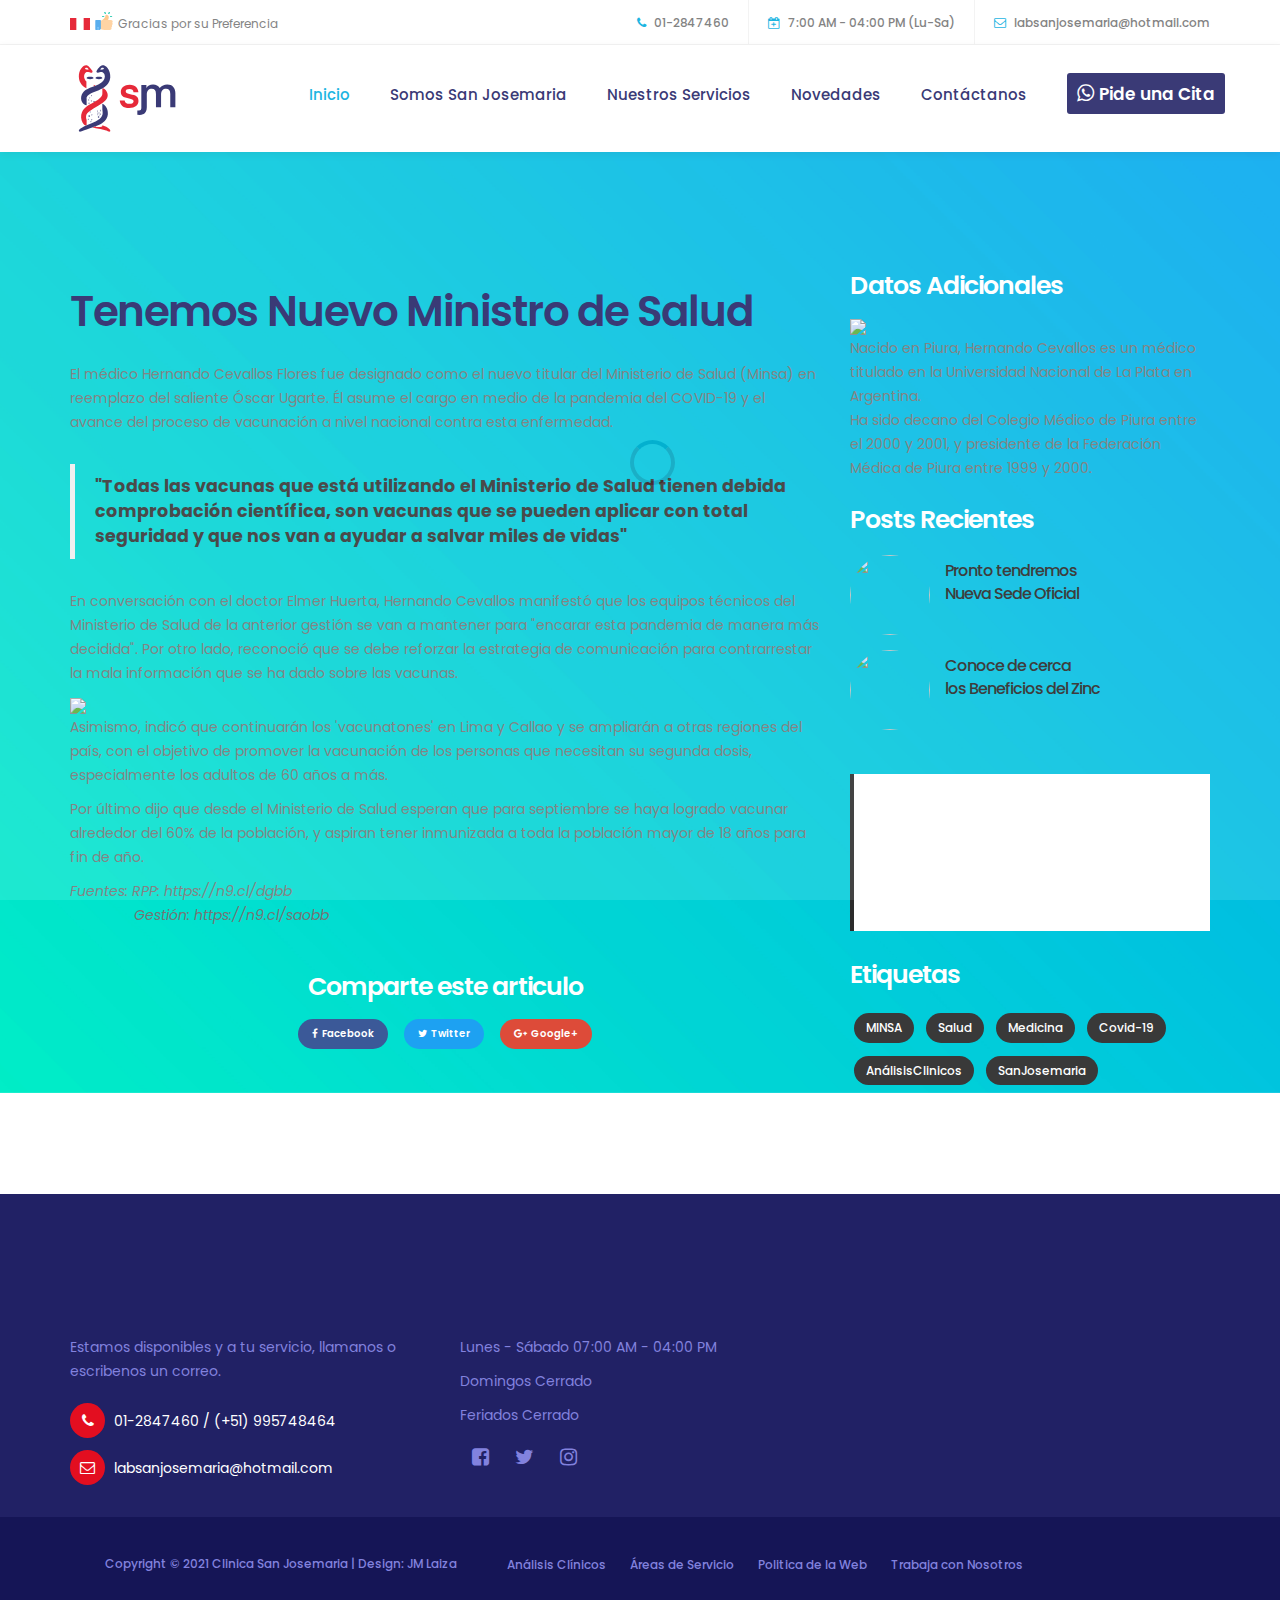
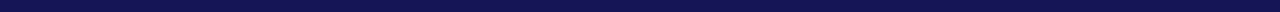
==== noticia1.html @ 69ad7da7 "Add files via upload" ====
<!DOCTYPE html>
<html lang="en">
<head>

      <title>Clinica San Josemaria</title>
     <link rel="shortcut icon" href="icons/sjm2.svg">
<!--

Template 2098 Health

http://www.tooplate.com/view/2098-health

-->
     <meta charset="UTF-8">
     <meta http-equiv="X-UA-Compatible" content="IE=Edge">
     <meta name="description" content="">
     <meta name="keywords" content="">
     <meta name="author" content="Tooplate">
     <meta name="viewport" content="width=device-width, initial-scale=1, maximum-scale=1">

     <link rel="stylesheet" href="css/bootstrap.min.css">
     <link rel="stylesheet" href="css/magnific-popup.css">

     <link rel="stylesheet" href="css/font-awesome.min.css">
     <link rel="stylesheet" href="css/animate.css">

     <link rel="stylesheet" href="css/owl.carousel.css">
     <link rel="stylesheet" href="css/owl.theme.default.min.css">

     <!-- MAIN CSS -->
     <link rel="stylesheet" href="css/tooplate-style.css">

</head>
<body id="top" data-spy="scroll" data-target=".navbar-collapse" data-offset="50">

     <!-- PRE LOADER -->
     <section class="preloader">
          <div class="spinner">

               <span class="spinner-rotate"></span>
               
          </div>
     </section>


    <!-- HEADER -->
     <header>
          <div class="container">
               <div class="row">
                    <div class="col-md-4 col-sm-5">
                         <p><img id="icon-1" src="icons/banderaperuana.svg" width="25px"><img id="icon-2" src="icons/like.svg" width="23px">Gracias por su Preferencia</p>
                    </div>
                         
                    <div class="col-md-8 col-sm-7 text-align-right">
                         <span class="phone-icon"><i class="fa fa-phone" style="color:#00ACDE;"></i> 01-2847460</span>
                         <span class="date-icon"><i class="fa fa-calendar-plus-o" style="color:#00ACDE;"></i> 7:00 AM - 04:00 PM (Lu-Sa)</span>
                         <span class="email-icon"><i class="fa fa-envelope-o"style="color:#00ACDE;"></i> <a href="#">labsanjosemaria@hotmail.com</a></span>
                    </div>

               </div>
          </div>
     </header>


     <!-- MENU -->
     <section class="navbar navbar-default navbar-static-top" role="navigation">
          <div class="container">

               <div class="navbar-header">
                    <button class="navbar-toggle" data-toggle="collapse" data-target=".navbar-collapse">
                         <span class="icon icon-bar"></span>
                         <span id="rojito" class="icon icon-bar"></span>
                         <span class="icon icon-bar"></span>
                    </button>

                    <!-- lOGO TEXT HERE -->
                    <a href="index.html">
                    <img src="images/logohome.svg"
                    alt="Logotipo de HTML5" width="120" />
               </a>
               </div>

               <!-- MENU LINKS -->
               <div class="collapse navbar-collapse">
                    <ul class="pad nav navbar-nav navbar-right">
                         <li><a href="#top" class="smoothScroll">Inicio</a></li>
                         <li><a href="index.html#about" class="smoothScroll">Somos San Josemaria</a></li>
                         <li><a href="index.html#team" class="smoothScroll">Nuestros Servicios</a></li>
                         <li><a href="index.html#news" class="smoothScroll">Novedades</a></li>
                         <li><a href="index.html#google-map" class="smoothScroll">Contáctanos</a></li>
                         <li class="appointment-btn"><a id="btnwsp" href="index.html#appointment"><span id="iconwsp"><i class="fa fa-whatsapp"></i></span>Pide una Cita</a></li>
                    </ul>
               </div>

          </div>
     </section>


     <!-- NEWS DETAIL -->
     <section id="news-detail" data-stellar-background-ratio="0.5">
          <div class="container">
               <div class="row">

                    <div class="col-md-8 col-sm-7">
                         <!-- NEWS THUMB -->
                         <div class="news-detail-thumb">
                              <div class="news-image">
                                   <img src="images/hc2.jpg" class="img-responsive" alt="">
                              </div>
                              <h2>Tenemos Nuevo Ministro de Salud</h2>
                              <p>El médico Hernando Cevallos Flores fue designado como el nuevo titular del Ministerio de Salud (Minsa) en reemplazo del saliente Óscar Ugarte. Él asume el cargo en medio de la pandemia del COVID-19 y el avance del proceso de vacunación a nivel nacional contra esta enfermedad.
                              </p>
                              <blockquote><b>"Todas las vacunas que está utilizando el Ministerio de Salud tienen debida comprobación científica, son vacunas que se pueden aplicar con total seguridad y que nos van a ayudar a salvar miles de vidas"</b></blockquote>
                              <p>En conversación con el doctor Elmer Huerta, Hernando Cevallos manifestó que los equipos técnicos del Ministerio de Salud de la anterior gestión se van a mantener para "encarar esta pandemia de manera más decidida". Por otro lado, reconoció que se debe reforzar la estrategia de comunicación para contrarrestar la mala información que se ha dado sobre las vacunas. </p>
                              
                              <img class="left"src="images/vacuna.jpg"><p class="parr">Asimismo, indicó que continuarán los 'vacunatones' en Lima y Callao y se ampliarán a otras regiones del país, con el objetivo de promover la vacunación de los personas que necesitan su segunda dosis, especialmente los adultos de 60 años a más.</p><p>Por último dijo que desde el Ministerio de Salud esperan que para septiembre se haya logrado vacunar alrededor del 60% de la población, y aspiran tener inmunizada a toda la población mayor de 18 años para fin de año.</p>
                              
                                   <p><i>Fuentes: RPP: https://n9.cl/dgbb <br>&nbsp;&nbsp;&nbsp;&nbsp;&nbsp;&nbsp;&nbsp;&nbsp;&nbsp;&nbsp;&nbsp;&nbsp;&nbsp;&nbsp;&nbsp;&nbsp;Gestión: https://n9.cl/saobb
                                   </i></p>
                              

                              <div class="news-social-share">
                                   <h4>Comparte este articulo</h4>
                                        <a href="#" class="btn btn-primary"><i class="fa fa-facebook"></i>Facebook</a>
                                        <a href="#" class="btn btn-success"><i class="fa fa-twitter"></i>Twitter</a>
                                        <a href="#" class="btn btn-danger"><i class="fa fa-google-plus"></i>Google+</a>
                              </div>
                         </div>
                    </div>

                    <div class="col-md-4 col-sm-5">
                         <div class="news-sidebar">
                              <div class="news-author">
                                   <h4>Datos Adicionales</h4>
                                   <img class="right" src="images/piura.jpg"><p>Nacido en Piura, Hernando Cevallos es un médico titulado en la Universidad Nacional de La Plata en Argentina. <br>Ha sido decano del Colegio Médico de Piura entre el 2000 y 2001, y presidente de la Federación Médica de Piura entre 1999 y 2000.</p>
                              </div>

                              <div class="recent-post">
                                   <h4>Posts Recientes</h4>

                                        <div class="media">
                                             <div class="media-object pull-left">
                                                  <a href="noticia2.html"><img src="images/edif.jpg" class="img-responsive" alt=""></a>
                                             </div>
                                             <div class="media-body">
                                                  <h4 class="media-heading"><a href="noticia2.html">Pronto tendremos <br>Nueva Sede Oficial</a></h4>
                                             </div>
                                        </div>

                                        <div class="media">
                                             <div class="media-object pull-left">
                                                  <a href="noticia3.html"><img src="images/zinc2.jpg" class="img-responsive" alt=""></a>
                                             </div>
                                             <div class="media-body">
                                                  <h4 class="media-heading"><a href="noticia3.html">Conoce de cerca <br> los Beneficios del Zinc</a></h4>
                                             </div>
                                        </div>
                              </div>

                              <!--<div class="news-categories">
                                   <h4>Categories</h4>
                                        <li><a href="#"><i class="fa fa-angle-right"></i> Dental</a></li>
                                        <li><a href="#"><i class="fa fa-angle-right"></i> Cardiology</a></li>
                                        <li><a href="#"><i class="fa fa-angle-right"></i> Health</a></li>
                                        <li><a href="#"><i class="fa fa-angle-right"></i> Consultant</a></li>
                              </div>-->

                              <div class="news-ads sidebar-ads">
                                   <h4>Publicidad<br>Cel: +51947371119</h4>
                              </div>

                              <div class="news-tags">
                                   <h4>Etiquetas</h4>
                                        <li><a href="https://acortar.link/pGb6wi">MINSA</a></li>
                                        <li><a href="https://acortar.link/rw9LoB">Salud</a></li>
                                        <li><a href="https://acortar.link/wSpUxO">Medicina</a></li>
                                        <li><a href="https://acortar.link/mqqk68">Covid-19</a></li>
                                        <li><a href="https://acortar.link/blNOhr">AnálisisClinicos</a></li>
                                        <li><a href="https://acortar.link/276lT4">SanJosemaria</a></li>
                              </div>
                         </div>
                    </div>
                    
               </div>
          </div>
     </section>
         


     <!-- FOOTER -->
     <footer data-stellar-background-ratio="5">
          <div class="container">
               <div class="row">

                    <div id="espace"class="col-md-4 col-sm-4">
                         <div class="textfooter" class="footer-thumb"> 
                              <h4 class="wow fadeInUp" data-wow-delay="0.4s">Contáctanos</h4>
                              <p>Estamos disponibles y a tu servicio, llamanos o escribenos un correo.</p>

                              <div class="contact-info">
                                   <p id="telefone"><i class="fa fa-phone"></i> 01-2847460 / (+51) 995748464</p>
                                   <p><i class="fa fa-envelope-o"></i> <a href="#">labsanjosemaria@hotmail.com</a></p>
                              </div>
                         </div>
                    </div>

                    <!--<div class="col-md-4 col-sm-4"> 
                         <div class="footer-thumb"> 
                              <h4 class="wow fadeInUp" data-wow-delay="0.4s">Latest News</h4>
                              <div class="latest-stories">
                                   <div class="stories-image">
                                        <a href="#"><img src="images/news-image.jpg" class="img-responsive" alt=""></a>
                                   </div>
                                   <div class="stories-info">
                                        <a href="#"><h5>Amazing Technology</h5></a>
                                        <span>March 08, 2018</span>
                                   </div>
                              </div>

                              <div class="latest-stories">
                                   <div class="stories-image">
                                        <a href="#"><img src="images/news-image.jpg" class="img-responsive" alt=""></a>
                                   </div>
                                   <div class="stories-info">
                                        <a href="#"><h5>New Healing Process</h5></a>
                                        <span>February 20, 2018</span>
                                   </div>
                              </div>
                         </div>
                    </div>-->

                    <div id="espace" class="col-md-4 col-sm-4"> 
                         <div class="footer-thumb">
                              <div class="textfooter"class="opening-hours">
                                   <h4 class="wow fadeInUp" data-wow-delay="0.4s">Horarios</h4>
                                   <p>Lunes - Sábado <span>07:00 AM - 04:00 PM</span></p>
                                   <p>Domingos <span>Cerrado</span></p>
                                   <p>Feriados <span>Cerrado</span></p>
                              </div> 

                              <ul class="social-icon">
                                   <li><a href="https://www.facebook.com/cdsanjosemaria" class="fa fa-facebook-square" attr="facebook icon"></a></li>
                                   <li><a href="#" class="fa fa-twitter"></a></li>
                                   <li><a href="#" class="fa fa-instagram"></a></li>
                              </ul>
                         </div>
                    </div>

                    
                    
               </div>
          </div>

          <!--SUBFOOTER-->
                    <div id="content"class="col-md-12 col-sm-12 border-top">
                         <div class="col-md-4 col-sm-6">
                              <div class="copyright-text"> 
                                   <p>Copyright &copy; 2021 Clinica San Josemaria
                                   
                                   <span>| Design: JM Laiza</span></p>
                              </div>
                         </div>
                         <div class="col-md-6 col-sm-6">
                              <div class="footer-link"> 
                                   <a href="#">Análisis Clínicos</a>
                                   <a href="#">Áreas de Servicio</a>
                                   <a href="#">Politica de la Web</a>
                                   <a href="#">Trabaja con Nosotros</a>
                              </div>
                         </div>
                         <div class="col-md-2 col-sm-2 text-align-center">
                              <div class="angle-up-btn"> 
                                  <a href="#top" class="smoothScroll wow fadeInUp" data-wow-delay="1.2s"><i class="fa fa-caret-up"></i></a>
                              </div>
                         </div>   
                    </div>
     </footer>


     <!-- SCRIPTS -->
     <script src="js/jquery.js"></script>
     <script src="js/bootstrap.min.js"></script>
     <script src="js/jquery.sticky.js"></script>
     <script src="js/jquery.stellar.min.js"></script>
     <script src="js/jquery.magnific-popup.min.js"></script>
     <script src="js/magnific-popup-options.js"></script>
     <script src="js/wow.min.js"></script>
     <script src="js/smoothscroll.js"></script>
     <script src="js/owl.carousel.min.js"></script>
     <script src="js/custom.js"></script>

</body>
</html>
---- css/tooplate-style.css ----
/*

Template 2098 Health

http://www.tooplate.com/view/2098-health

*/

  @import url('https://fonts.googleapis.com/css?family=Poppins:400,500,600');

  body {
    background: #ffffff;
    font-family: 'Poppins', sans-serif;
    overflow-x: hidden;
  }


  /*---------------------------------------
     TYPOGRAPHY              
  -----------------------------------------*/

  h1,h2,h3,h4,h5,h6 {
    font-weight: 600;
    line-height: inherit;
  }

  h1,h2,h3,h4 {
    letter-spacing: -1px;
  }

  h5 {
    font-weight: 500;
  }

  h1 {
    color: #252525;
    font-size: 5em;
  }

  h2 {
    color: #212165;
    font-size: 3em;
    padding-bottom: 10px;
  }

  h3 {
    font-size: 1.8em;
    line-height: 1.2em;
    margin-bottom: 0;
  }

  h4 {
    color: #ffffff;
    font-size: 1.8em;
    padding-bottom: 2px;
  }

  h6 {
    letter-spacing: 0;
    font-weight: normal;
  }

  p {
    color: #757575;
    font-size: 14px;
    font-weight: normal;
    line-height: 24px;
  }


  /*---------------------------------------
     GENERAL               
  -----------------------------------------*/

  html{
    -webkit-font-smoothing: antialiased;
  }

  a {
    color: #252525;
    -webkit-transition: 0.5s;
    transition: 0.5s;
    text-decoration: none !important;
  }

  a:hover, a:active, a:focus {
    color: #00ACDE;
    outline: none;
  }

  ::-webkit-scrollbar{
    width: 8px;
    height: 8px;
  }

  ::-webkit-scrollbar-thumb {
    cursor: pointer;
    background: #000000;
  }

  .section-title {
    padding-bottom: 20px;
    padding-left: 13px;
  }

  .section-title h2 {
    margin-top: 0;
  }

  .section-btn {
    background: #a5c422;
    border: 0;
    border-radius: 3px;
    color: #ffffff;
    font-size: inherit;
    font-weight: 500;
    padding: 14px 20px;
    transition: transform 0.1s ease-in;
    transform: translateX(0);
  }

  .section-btn:hover {
    transform: translateY(-5px);
  }

  .text-align-right {
    text-align: right;
  }

  .text-align-center {
    text-align: center;
  }

  .border-top {
    
    margin-top: 4em;
    padding-top: 2.5em;
    background-color: #151556;
  }
/*--border-top: 1px solid #f2f2f2;--*/
  .btn-red{
    background: #E30E20;
  }
  .btn-red:hover{
    color: #E30E20;
    background: #fff;
  }
  .btn-blue {
    background: #212165;
  }
  .btn-blue:hover 
  {
    color: #212165;
    background: #fff;
  }
  .btn-celeste{
    background: #00ACDE;
  }
  .btn-celeste:hover 
  {
    color: #00ACDE;
    background: #fff;
  }
  .news-thumb {
    background: #ffffff;
    border-radius: 10px;
  }
  .news-thumb img {
    border-radius: 10px 10px 0 0;
  }

  .news-info {
    padding: 30px;
    text-align: left;
  }
  .news-info span {
    display: block;
    letter-spacing: 0.5px;
  }
  .news-info h3 {
    margin-top: 10px;
    margin-bottom: 10px;
  }

  .author {
    border-top: 1px solid #f0f0f0;
    padding-top: 1.5em;
    margin-top: 2em;
  }
  .author img,
  .author .author-info {
    display: inline-block;
    vertical-align: top;
  }
  .author-info h5 {
    margin-bottom: 0;
  }
  .author img {
    border-radius: 100%;
    width: 50px;
    height: 50px;
    margin-right: 10px;
  }


  #about, #team, #news,
  #news-detail {
    position: relative;
    padding-top: 100px;
    padding-bottom: 100px;
  }

  #news, #service {
    text-align: center;
  }

  #google-map {
    line-height: 0;
    margin: 0;
    padding: 0;
  }


  /*---------------------------------------
       PRE LOADER              
  -----------------------------------------*/

  .preloader {
    position: fixed;
    top: 0;
    left: 0;
    width: 100%;
    height: 100%;
    z-index: 99999;
    display: flex;
    flex-flow:  nowrap;
    justify-content: center;
    align-items: center;
    background: none repeat scroll 0 0 #ffffff;
  }

  .spinner {
    border: 4px solid transparent;
    border-radius: 3px;
    position: relative;
  }

  .spinner:before {
    content: '';
    box-sizing: border-box;
    position: absolute;
    top: 50%;
    left: 50%;
    width: 45px;
    height: 45px;
    margin-top: -10px;
    margin-left: -10px;
    border-radius: 50%;
    border: 4px solid #E30E20;
    border-top-color: #212165;
    animation: spinner .9s linear infinite;
  }

  @-webkit-@keyframes spinner {
    to {transform: rotate(360deg);}
  }

  @keyframes spinner {
    to {transform: rotate(360deg);}
  }



  /*---------------------------------------
      MENU              
  -----------------------------------------*/
 #iconwsp{
  padding-right: 5px;
  font-size: 20px;
 }
  #icon-1{
    padding-right: 5px;
    padding-bottom: 2px;
  }
  #icon-2{
    padding-right: 5px;
    padding-bottom: 7px;
  }
  header {
    background: #ffffff;
    border-bottom: 1px solid #f2f2f2;
    display: flex;
    height: 45px;
  }

  header .col-md-8 {
    padding-right: 0;
  }

  header p,
  header span {
    font-size: 12px;
    line-height: 24px;
    padding-top: 12px;
  }

  header a,
  header span {
    color: #747474;
  }

  header span {
    font-weight: 500;
    display: inline-block;
    padding: 11px 15px;
  }

  header span.date-icon {
    border-left: 1px solid #f2f2f2;
    border-right: 1px solid #f2f2f2;
    padding-right: 19px;
    padding-left: 19px;
  }

  header span i {
    color: #a5c422;
    margin-right: 5px;
  }



  /*---------------------------------------
      MENU              
  -----------------------------------------*/
  .pad {
    padding-top: 15px;}

  .navbar-default {
    background: #ffffff;
    box-shadow: 0 2px 8px rgba(0,0,0,.075);
    border: none;
    margin-bottom: 0;
    padding: 10px;
  }

  .navbar-default .navbar-brand {
    color: #393939;
    font-weight: 500;
  }

  .navbar-default .navbar-brand .fa {
    color: #a5c422;
  }

  .navbar-default .navbar-nav li.appointment-btn {
    margin: 3px 0 0 20px;
  }

  .navbar-default .navbar-nav li.appointment-btn a {
    background: #212165;
    border-radius: 3px;
    color: #ffffff;
    font-weight: 600;
    padding-top: 10px;
    padding-bottom: 10px;
    padding-right: 10px;
    padding-left: 10px;
    font-size: 17px;
  }

  .navbar-default .navbar-nav li.appointment-btn a:hover {
    background: #00ACDE;
    color: #ffffff !important;
  }

  .navbar-default .navbar-nav li a {
    color: #212165;
    font-size: 15px;
    font-weight: 500;
    padding-right: 20px;
    padding-left: 20px;
    -webkit-transition: all ease-in-out 0.4s;
    transition: all ease-in-out 0.4s;
  }

  .navbar-default .navbar-nav > li a:hover {
    color: #00ACDE !important;
  }

  .navbar-default .navbar-nav > li > a:hover,
  .navbar-default .navbar-nav > li > a:focus {
    color: #00ACDE;
    background-color: transparent;
  }
  /*--COLOR:#555555--*/

  .navbar-default .navbar-nav > .active > a,
  .navbar-default .navbar-nav > .active > a:hover,
  .navbar-default .navbar-nav > .active > a:focus {
    color: #00ACDE;
    background-color: transparent;
  }

.navbar-default .navbar-toggle {
    border: none;
    padding-top: 25px;
  }

  .navbar-default .navbar-toggle .icon-bar {
    background: #212165;
    border-color: transparent;
    width: 25px;
    height: 3px;
  }
#rojito{
  background: #E30E20;
}
  .navbar-default .navbar-toggle:hover,
  .navbar-default .navbar-toggle:focus { 
    background-color: transparent;
  }



  /*---------------------------------------
      HOME              
  -----------------------------------------*/

  #home h1 {
    color: #ffffff;
    padding-bottom: 10px;
    margin-top: 0;
    line-height: 70px;
  }

  #home h3 {
    color: #212165;
    font-size: 14px;
    font-weight: bolder;
    line-height: inherit;
    letter-spacing: 2px;
    text-transform: uppercase;
    margin: 0;
    padding-bottom: 10px;
    
  }

  .slider .container {
    width: 100%;
  }

  .slider .owl-dots {
      position: absolute;
      top: 575px;
      width: 100%;
      justify-content: center;
  }

  .owl-theme .owl-dots .owl-dot span {
    width: 10px;
    height: 10px;
    margin: 5px 7px;
    border: 2px solid #d9d9d9;
    background: transparent;
    display: block;
    -webkit-backface-visibility: visible;
    transition: opacity 200ms ease;
    border-radius: 30px;
  }

  .owl-theme .owl-dots .owl-dot.active span, .owl-theme .owl-dots .owl-dot:hover span {
    background-color: #ffffff;
    border-color: transparent;
  }

  .slider .caption {
    display: flex;
    justify-content: center;
    flex-direction: column;
    text-align: center;
    background-color: rgba(20,20,20,0.2);
    height: 100%;
    color: #fff;
    cursor: e-resize;
  }

  .slider .item {
    background-position: inherit;
    background-repeat: no-repeat;
    background-attachment: local;
    background-size: cover;
    height: 650px;
  }

  .slider .item-first {
    background-image: url(../images/doctora.jpg);
  }

  .slider .item-second {
    background-image: url(../images/manos.jpg);
  }

  .slider .item-third {
    background-image: url(../images/doctor1.jpg);
  }


  /*---------------------------------------
      ABOUT              
  -----------------------------------------*/


  #bvn{
    line-height: 45px;
  }
  #cajaazul{
    background-color: #212165;
    padding-bottom: 50px;
    cursor: auto;
  }
  #cajaazul h3{
    color: #ffffff;
    display: inline-block;
    padding-left: 5px;
  }
  #cajaazul p{
    padding-top: 10px;
  }
  #cajaazul p,#cajaazul a{
    color: #8282de;
  }
  #cajaroja{
    background-color: #E30E20;
    padding-bottom: 50px;
    cursor: auto;
  }
  #cajaroja h3{
    color: #ffffff;
    display: inline-block;
    padding-left: 5px;
  }
  #cajaroja p{
    padding-top: 10px;
  }
  #cajaroja p,#cajaroja a{
    color: #ef9ca3;
  }

  #about {
    background: url('../images/doctora2.jpg') no-repeat top center;
    background-size: cover;
    padding-top: 150px;
    padding-bottom: 150px;
  }

  .profile img,
  .profile figcaption {
    display: inline-block;
    vertical-align: top;
    margin-top: 1em;
  }
  .profile img {
    border-radius: 100%;
    width: 65px;
    height: 65px;
    margin-right: 1em;
  }
  .profile figcaption h3 {
    margin-top: 0;
  }

  #about h6 {
    color: #858585;
    margin: 0;
  }



  /*---------------------------------------
      TEAM MEMBERS              
  -----------------------------------------*/

  .team-thumb {
    background-color: #f9f9f9;
    border-radius: 0 0 10px 10px;
    position: relative;
    overflow: hidden;
    cursor: auto;
  }

  .team-info {
    padding: 20px 30px 0 30px;
  }

  .team-contact-info {
    border-top: 1px solid #e9e9e9;
    padding-top: 1.2em;
    margin-top: 1.5em;
  }

  .team-contact-info .fa {
    margin-right: 5px;
    display: inline-block;
  }

  .team-contact-info p {
    margin-bottom: 2px;
  }

  .team-contact-info a {
    color: #757575;
  }

  .team-thumb .social-icon li {
    font-weight: 500;
  }

  .team-thumb .social-icon li a {
    background: #ffffff;
    border-radius: 100%;
    font-size: 20px;
    width: 50px;
    height: 50px;
    line-height: 50px;
    margin: 0 2px 0 2px;
  }

  .team-thumb .social-icon {
    opacity: 0;
    transform: translateY(100%);
    transition: 0.5s 0.2s;
    text-align: center;
    position: relative;
    top: 0;
  }

  .team-thumb:hover .social-icon {
    opacity: 1;
    transition-delay: 0.3s;
    transform: translateY(0px);
    top: -22em;
  }
  .iconarea{
    display: inline;
    padding-bottom: 10px;
  }


  /*---------------------------------------
     SERVICE              
  -----------------------------------------*/

  #service {
    background: #a5c422;
  }

  #service h2,
  #service h4 {
    color: #ffffff;
  }

  #service p {
    color: #d9d9d9;
  }

  #service .service-thumb {
    padding: 0 22px;
  }

  #service .fa {
    font-size: 50px;
    margin-bottom: 10px;
    background: #ffffff;
    color: #a5c422;
    width: 120px;
    height: 120px;
    line-height: 120px;
    border-radius: 100%;
  }


  /*---------------------------------------
      NEWS             
  -----------------------------------------*/
  
  #news, #news-detail {
    
    background: no-repeat center/80% url("../images/fondo2.jpg");
    background-size: cover;
  }

  #news-detail blockquote {
    margin: 30px 0;
  }

  .news-detail-thumb .news-image img {
    border-radius: 10px;
  }

  .news-detail-thumb h3 {
    margin-bottom: 8px;
  }

  .news-image {
    margin-bottom: 30px;
    position: relative;
  }

  .news-image img {
    width: 100%;
  }

  .news-detail-thumb ul {
    margin: 32px 12px 22px 0px;
  }

  .news-detail-thumb ul li {
    list-style: circle;
    font-weight: normal;
    padding: 6px 12px 6px 0px;
  }

  .news-sidebar {
    margin-top: 16px;
  }

  .news-social-share {
    text-align: center;
    padding-top: 22px;
  }

  .news-social-share .btn {
    border-radius: 100px;
    border: none;
    font-size: 10px;
    font-weight: 600;
    margin: 2px 6px;
    padding: 8px 14px;
  }

  .news-social-share .btn-primary {
    background: #3b5998;
  }

  .news-social-share .btn-success {
    background: #1da1f2;
  }

  .news-social-share .btn-danger {
    background: #dd4b39;
  }

  .news-social-share a .fa {
    padding-right: 4px;
  }

  .recent-post {
    padding-top: 2px;
    padding-bottom: 18px;
  }

  .recent-post .media img {
    border-radius: 100%;
    width: 80px;
    height: 80px;
    margin-right: 5px;
  }

  .recent-post .media-heading {
    font-size: 16px;
    font-weight: 500;
    line-height: inherit;
    margin-top: 5px;
  }

  .news-categories {
    margin-top: 8px;
  }

  .news-categories li a {
    color: #2b2b2b;
  }

  .news-ads {
    background: #ffffff;
    border-right: 4px solid #2b2b2b;
    padding: 42px;
    text-align: center;
    margin: 26px 0 26px 0;
  }

  .news-ads.sidebar-ads {
    border-left: 4px solid #2b2b2b;
    border-right: 0px;
  }

  .news-ads h4 {
    font-size: 18px;
  }

  .news-tags h4 {
    padding-bottom: 6px;
  }

  .news-categories li,
  .news-tags li {
    list-style: none;
    display: inline-block;
    margin: 4px;
  }

  .news-tags li a {
    background: #393939;
    border-radius: 50px;
    color: #ffffff;
    display: inline-block;
    font-size: 12px;
    font-weight: 500;
    text-decoration: none;
    float: left;
    min-width: 30px;
    padding: 6px 12px;
    -webkit-transition: all ease-in-out 0.4s;
    transition: all ease-in-out 0.4s;
  }

  .news-tags li a:hover {
    background: #4267b2;
  }



  /*---------------------------------------
      APPOINTMENT             
  -----------------------------------------*/

  .form-control {
    color: #a1a2a2;}
  #appointment {
    padding-top: 100px;
  }

  #appointment label {
    color: #212165;
    font-weight: 500;
  }

  #appointment .form-control {
    background: #F5FDFF;
    border: none;
    border-radius: 3px;
    box-shadow: none;
    font-size: 14px;
    font-weight: normal;
    margin-bottom: 15px;
    transition: all ease-in-out 0.4s;
  }

  #appointment input,
  #appointment select {
    height: 45px;
  }

  #appointment button#cf-submit {
    background: #E30E20;
    color: #ffffff;
    font-weight: 600;
    height: 55px;
  }

  #appointment button#cf-submit:hover {
    background: #53cdf1;
    color: #ffffff;
  }


  /*---------------------------------------
     FOOTER              
  -----------------------------------------*/
#espace{
  margin-bottom: 20px;
 }

 #content{
  width: 100%;
  display: block;
  margin-top: 0px;
  padding-left: 90px;
  padding-bottom: 20px;
 }

  
  .textfooter p {
    color: #8282de;
  }
  p#telefone {
    color: #ffffff;
  }
  footer {
    padding-top: 80px;
    background-color: #212165;
  }
  /*--padding-bottom: 40px;--*/

  footer h4 {
    padding-bottom: 5px;
  }

  footer a {
    color: #ffffff;
  }

  footer a:hover {
    color: #00ACDE;
  }

  .contact-info {
    padding-top: 10px;
  }

  .contact-info .fa {
    background: #E30E20;
    border-radius: 100%;
    color: #ffffff;
    font-size: 15px;
    width: 35px;
    height: 35px;
    line-height: 35px;
    text-align: center;
    margin-right: 5px;
    margin-bottom: 2px;
  }

  .latest-stories {
    margin-bottom: 20px;
  }

  .stories-image,
  .stories-info {
    display: inline-block;
    vertical-align: top;
  }

  .stories-image img {
    border-radius: 100%;
    width: 65px;
    height: 65px;
  }

  .stories-info {
    margin-left: 15px;
  }

  .stories-info h5 {
    margin-bottom: 2px;
  }

  .stories-info span {
    color: #858585;
    font-size: 12px;
  }

  .opening-hours p {
    line-height: 18px;
  }

  .opening-hours span {
    font-weight: 500;
    display: inline-block;
    padding-left: 10px;
  }

  .copyright-text p,
  .footer-link a {
    color: #8282de;
    font-size: 12px;
    font-weight: 500;
  }

  .footer-link a {
    font-size: 12px;
    display: inline-block;
    padding: 0 10px 5px;
    margin-top: 4px;
  }

  .angle-up-btn {
    position: relative;
    bottom: 4em;
    display: block;
  }

  .angle-up-btn a {
    background: #ffffff;
    border: 1px solid #f2f2f2;
    border-radius: 50%;
    font-size: 23px;
    color: #E30E20;
    display: inline-block;
    text-align: center;
    width: 40px;
    height: 40px;
    line-height: 35px;
    transition: transform 0.1s ease-in;
    transform: translateX(0);
  }

  .angle-up-btn a:hover {
    background: #212165;
    color: #ffffff;
    transform: translateY(-5px);
  }


  /*---------------------------------------
     SOCIAL ICON              
  -----------------------------------------*/

  .social-icon {
    position: relative;
    padding: 0;
    margin: 0;
  }

  .social-icon li {
    display: inline-block;
    list-style: none;
  }

  .social-icon li a {
    border-radius: 100px;
    color: #8282de;
    font-size: 20px;
    width: 40px;
    height: 40px;
    line-height: 40px;
    text-decoration: none;
    text-align: center;
    transition: all 0.4s ease-in-out;
    position: relative;
  }

  .social-icon li a:hover {
    background: #53cdf1;
    color: #212165;
  }


  /*---------------------------------------
     RESPONSIVE STYLES              
  -----------------------------------------*/

  @media only screen and (max-width: 1200px) {
    h1 {
      font-size: 4em;
    }
    h2 {
      font-size: 2.5em;
    }
    h3 {
      font-size: 1.5em;
    }

    header {
      height: inherit;
    }
    header span.date-icon {
      border: 0;
      padding-right: 0;
      padding-left: 0;
    }
    header span.email-icon {
      padding-top: 0;
    }

    .navbar-default .navbar-nav li a {
      padding-right: 15px;
      padding-left: 15px;
    }
  }

  @media only screen and (max-width: 992px) {
    .slider .item {
      background-position: center;
    }

    header {
      padding-bottom: 10px;
    }
    header .text-align-right {
      text-align: left;
    }
    header span {
      padding-top: 0;
      padding-left: 0;
      padding-bottom: 0;
    }
  }

  @media only screen and (max-width: 767px) {
    .navbar-default .navbar-collapse, .navbar-default .navbar-form {
      border-color: transparent;
    }
    .navbar-default .navbar-nav li.appointment-btn {
      margin-left: 15px;
    }
    .navbar-default .navbar-nav li a {
      display: inline-block;
      padding-top: 9px;
      padding-bottom: 9px;
    }

    .news-sidebar {
      margin-top: 2em;
    }

    #appointment-form {
      padding-top: 4em;
      padding-bottom: 4em;
    }
    .angle-up-btn a{
    position: absolute;
    left: 10px;
  }
    #about{
     background-position-x: 57%;
    background-position-y: 100%;
    background-size: 900px;
    background-color: #f5f5f5; }
  .parrafo p {
      padding-right: 100px;
    }
    footer {
      padding-top: 60px;
      padding-bottom: 0;
    }
    .footer-thumb {
      padding-bottom: 10px;
    }

    .border-top {
      text-align: center;
    }

    .copyright-text {
      margin-top: 10px;
    }

    .angle-up-btn {
      bottom: 10em;
    }
   #cajaazul{
    padding-bottom: 40px;
   }
   #cajaroja{
    padding-bottom: 40px;
   }
   .team-thumb {
    margin-bottom: 20px;
   }
   .profile figcaption {
    display: block;
   }
   #content{
    padding-left: 0px;
   }
   #content span{
    display: block;
   }
   .slider .item-first {

    background-position-x:70% ;
   }
   .news-thumb {
    margin-bottom: 20px;
   }
   #text1 br{
    display: none;
   }
  @media only screen and (max-width: 639px) {
    #home h1{
      line-height: 1.2em;
    }

    #bvn {
      line-height: 1.2em;
    }
    h1 {
      font-size: 3em;
      line-height: 1.2em;
    }
    h2 {
      font-size: 2.1em;
    }
    h4 {
      font-size: 1.4em;
    }

    #home h3 {
      font-size: 11px;
      letter-spacing: 1px;
    }

  }
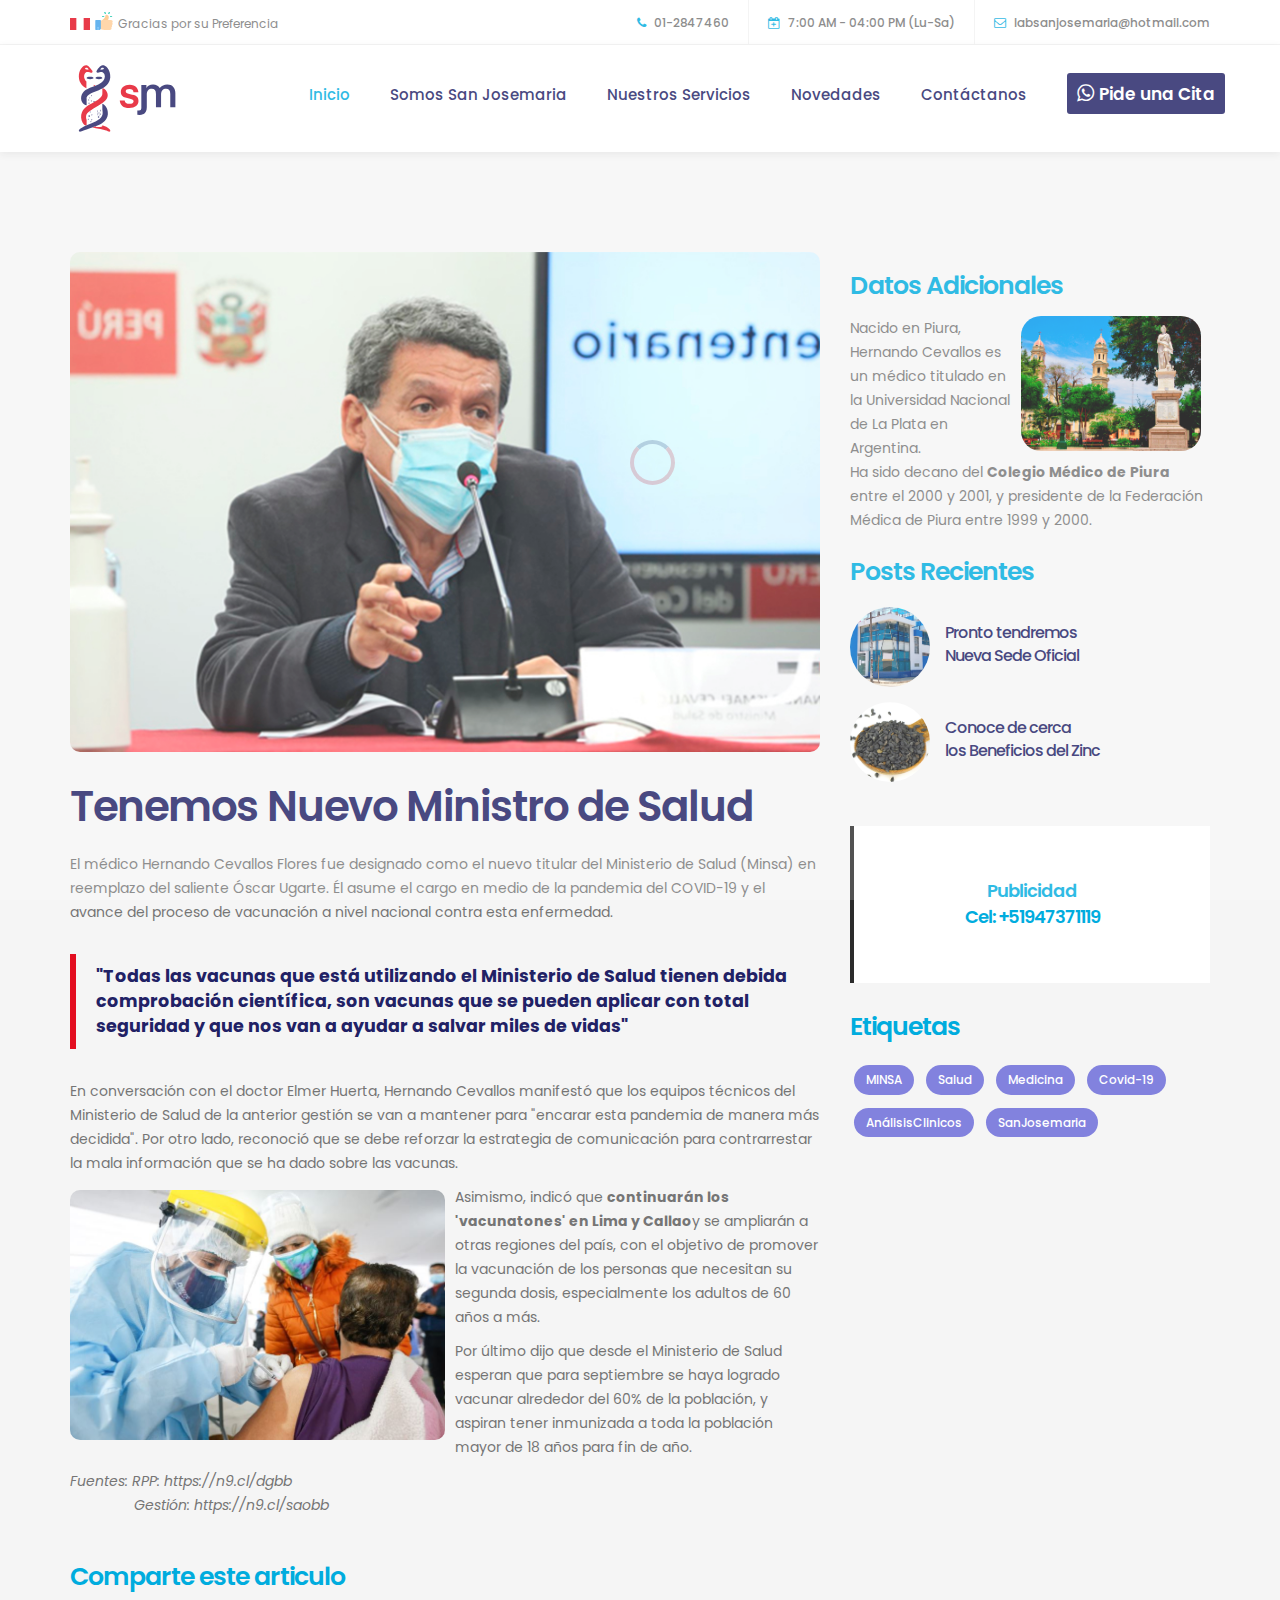
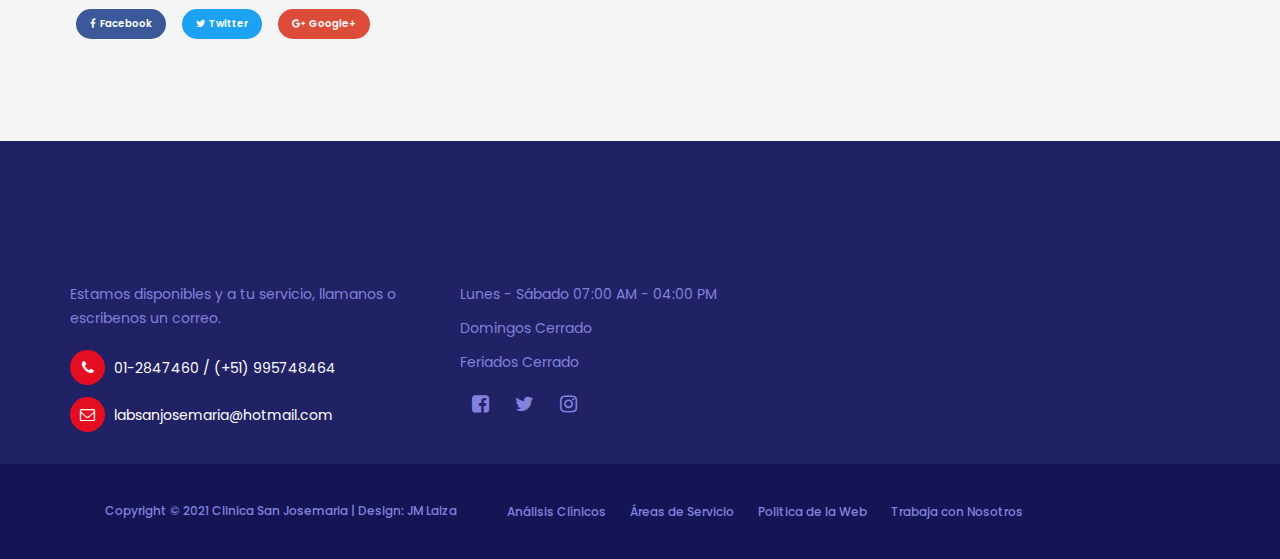
==== commit 01bbb282: "Add files via upload" ====
--- a/noticia1.html
+++ b/noticia1.html
@@ -113,7 +113,7 @@
                               <blockquote><b>"Todas las vacunas que está utilizando el Ministerio de Salud tienen debida comprobación científica, son vacunas que se pueden aplicar con total seguridad y que nos van a ayudar a salvar miles de vidas"</b></blockquote>
                               <p>En conversación con el doctor Elmer Huerta, Hernando Cevallos manifestó que los equipos técnicos del Ministerio de Salud de la anterior gestión se van a mantener para "encarar esta pandemia de manera más decidida". Por otro lado, reconoció que se debe reforzar la estrategia de comunicación para contrarrestar la mala información que se ha dado sobre las vacunas. </p>
                               
-                              <img class="left"src="images/vacuna.jpg"><p class="parr">Asimismo, indicó que continuarán los 'vacunatones' en Lima y Callao y se ampliarán a otras regiones del país, con el objetivo de promover la vacunación de los personas que necesitan su segunda dosis, especialmente los adultos de 60 años a más.</p><p>Por último dijo que desde el Ministerio de Salud esperan que para septiembre se haya logrado vacunar alrededor del 60% de la población, y aspiran tener inmunizada a toda la población mayor de 18 años para fin de año.</p>
+                              <img class="left"src="images/vacuna.jpg"><p class="parr">Asimismo, indicó que <b>continuarán los 'vacunatones' en Lima y Callao</b>y se ampliarán a otras regiones del país, con el objetivo de promover la vacunación de los personas que necesitan su segunda dosis, especialmente los adultos de 60 años a más.</p><p>Por último dijo que desde el Ministerio de Salud esperan que para septiembre se haya logrado vacunar alrededor del 60% de la población, y aspiran tener inmunizada a toda la población mayor de 18 años para fin de año.</p>
                               
                                    <p><i>Fuentes: RPP: https://n9.cl/dgbb <br>&nbsp;&nbsp;&nbsp;&nbsp;&nbsp;&nbsp;&nbsp;&nbsp;&nbsp;&nbsp;&nbsp;&nbsp;&nbsp;&nbsp;&nbsp;&nbsp;Gestión: https://n9.cl/saobb
                                    </i></p>
@@ -132,7 +132,7 @@
                          <div class="news-sidebar">
                               <div class="news-author">
                                    <h4>Datos Adicionales</h4>
-                                   <img class="right" src="images/piura.jpg"><p>Nacido en Piura, Hernando Cevallos es un médico titulado en la Universidad Nacional de La Plata en Argentina. <br>Ha sido decano del Colegio Médico de Piura entre el 2000 y 2001, y presidente de la Federación Médica de Piura entre 1999 y 2000.</p>
+                                   <img class="right" src="images/piura.jpg"><p>Nacido en Piura, Hernando Cevallos es un médico titulado en la Universidad Nacional de La Plata en Argentina. <br>Ha sido decano del <b>Colegio Médico de Piura</b> entre el 2000 y 2001, y presidente de la Federación Médica de Piura entre 1999 y 2000.</p>
                               </div>
 
                               <div class="recent-post">
--- a/css/tooplate-style.css
+++ b/css/tooplate-style.css
@@ -181,7 +181,12 @@
     margin-top: 10px;
     margin-bottom: 10px;
   }
-
+  .news-info a{
+    color: #212165;
+  }
+  .news-info a:hover{
+    color: #00ACDE;
+  }
   .author {
     border-top: 1px solid #f0f0f0;
     padding-top: 1.5em;
@@ -683,14 +688,22 @@
       NEWS             
   -----------------------------------------*/
   
-  #news, #news-detail {
+  #news{
     
-    background: no-repeat center/80% url("../images/fondo2.jpg");
+    background:linear-gradient(to bottom, #00e0ce, #00a1f2);
+
     background-size: cover;
   }
-
+  #news-detail{
+  background: #f5f5f5;}
+  #news-detail h4{
+    color:#00ACDE;
+  }
+  
   #news-detail blockquote {
     margin: 30px 0;
+    border-left: 6px solid #e30e20;
+    color: #212165;
   }
 
   .news-detail-thumb .news-image img {
@@ -725,7 +738,7 @@
   }
 
   .news-social-share {
-    text-align: center;
+    text-align: left;
     padding-top: 22px;
   }
 
@@ -810,7 +823,7 @@
   }
 
   .news-tags li a {
-    background: #393939;
+    background: #8282de;
     border-radius: 50px;
     color: #ffffff;
     display: inline-block;
@@ -825,11 +838,43 @@
   }
 
   .news-tags li a:hover {
-    background: #4267b2;
-  }
-
-
-
+    background: #fff;
+    color: #212165;
+  }
+.news-detail-thumb p{
+  color: #757575;
+}
+
+/*---------------------------------------
+      NEWS DETAIL             
+  -----------------------------------------*/
+.left{
+  float: left;
+  padding: 0;
+  width: 50%;
+  border-radius: 10px;
+  margin-right: 10px;
+  margin-top: 5px;
+}
+
+.right{
+  width: 50%;
+  float: right;
+  margin: 0px 9px 0px 9px;
+  border-radius: 20px;
+}
+
+.media h4{
+  padding-top: 10px;
+}
+
+
+.media-heading a{
+  color: #212165;
+}
+.news-detail-thumb h2{
+  line-height: 5rem;
+}
   /*---------------------------------------
       APPOINTMENT             
   -----------------------------------------*/
@@ -1177,6 +1222,25 @@
    #text1 br{
     display: none;
    }
+
+   .left{
+  float: left;
+  padding: 0 0 10px 0;
+  width: 100%;
+  border-radius: 10px;
+  margin: 0;
+  }
+  .parr{
+  padding: 0;
+    }
+.news-social-share {
+    text-align: center;}
+
+.news-detail-thumb h2 {
+    line-height: 4rem;
+}
+
+
   @media only screen and (max-width: 639px) {
     #home h1{
       line-height: 1.2em;
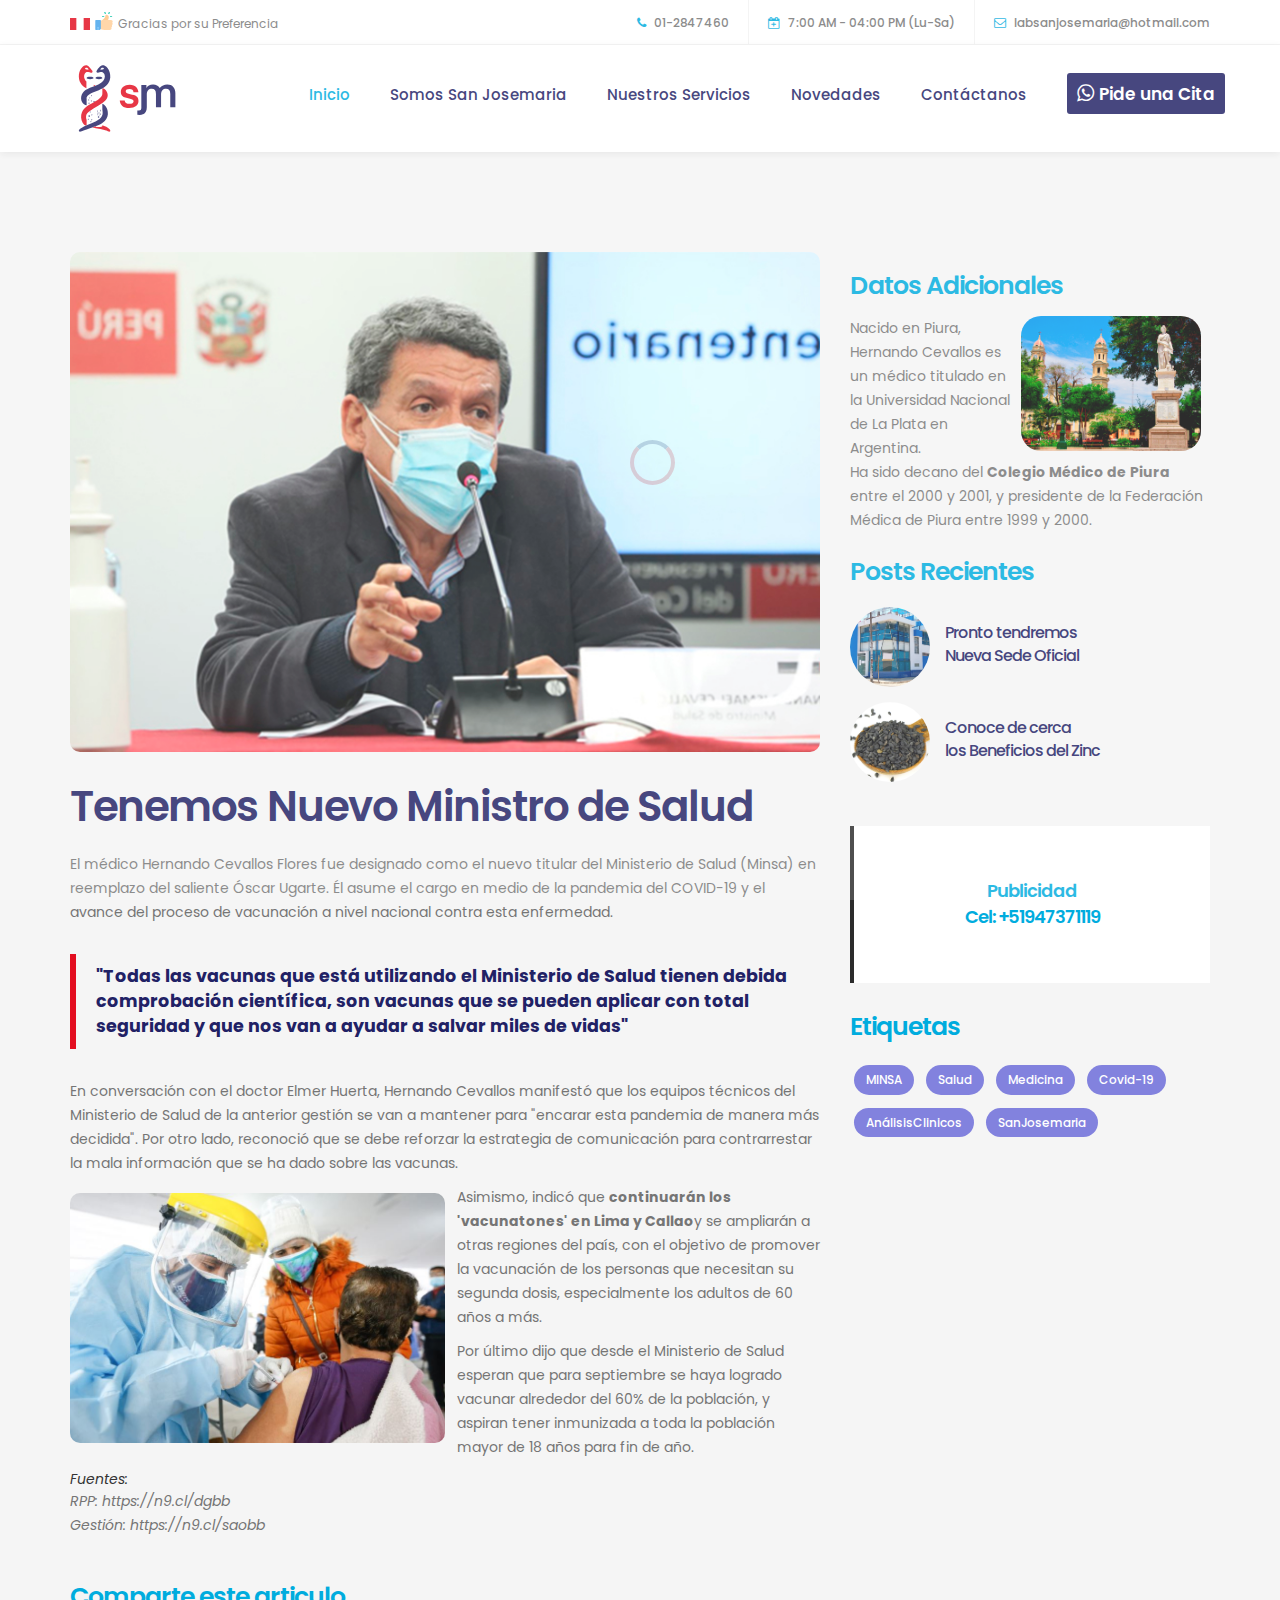
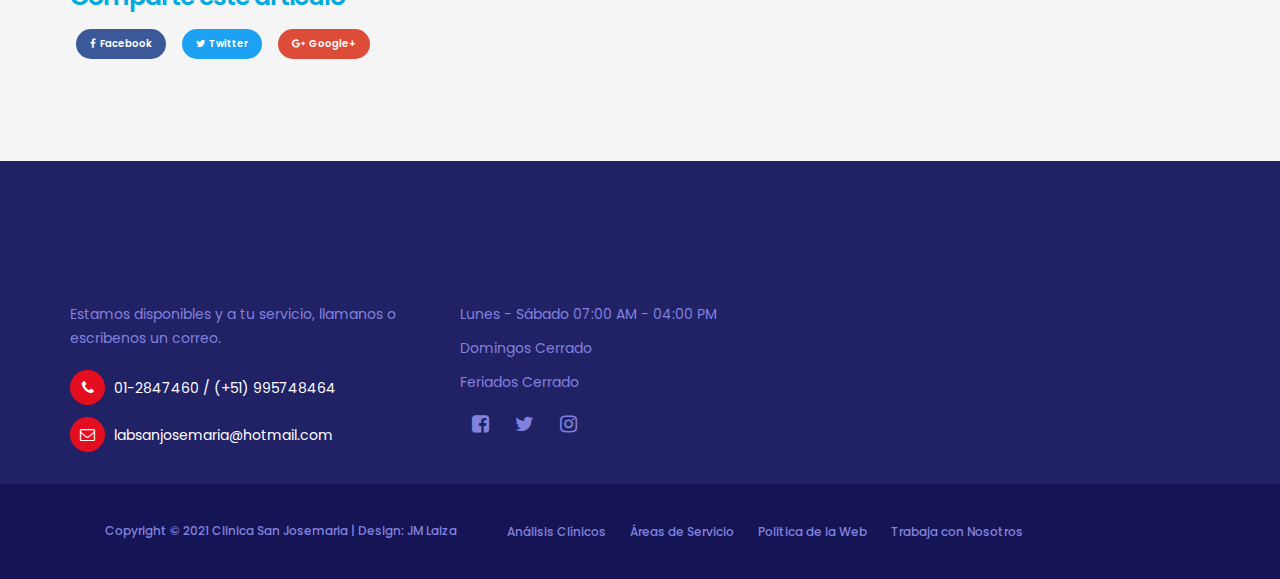
==== commit fe2031e3: "Add files via upload" ====
--- a/noticia1.html
+++ b/noticia1.html
@@ -115,7 +115,7 @@
                               
                               <img class="left"src="images/vacuna.jpg"><p class="parr">Asimismo, indicó que <b>continuarán los 'vacunatones' en Lima y Callao</b>y se ampliarán a otras regiones del país, con el objetivo de promover la vacunación de los personas que necesitan su segunda dosis, especialmente los adultos de 60 años a más.</p><p>Por último dijo que desde el Ministerio de Salud esperan que para septiembre se haya logrado vacunar alrededor del 60% de la población, y aspiran tener inmunizada a toda la población mayor de 18 años para fin de año.</p>
                               
-                                   <p><i>Fuentes: RPP: https://n9.cl/dgbb <br>&nbsp;&nbsp;&nbsp;&nbsp;&nbsp;&nbsp;&nbsp;&nbsp;&nbsp;&nbsp;&nbsp;&nbsp;&nbsp;&nbsp;&nbsp;&nbsp;Gestión: https://n9.cl/saobb
+                                   <span><i>Fuentes:</i></span><p><i> RPP: https://n9.cl/dgbb <br>Gestión: https://n9.cl/saobb
                                    </i></p>
                               
 
--- a/css/tooplate-style.css
+++ b/css/tooplate-style.css
@@ -853,8 +853,8 @@
   padding: 0;
   width: 50%;
   border-radius: 10px;
-  margin-right: 10px;
-  margin-top: 5px;
+  margin-right: 12px;
+  margin-top: 8px;
 }
 
 .right{
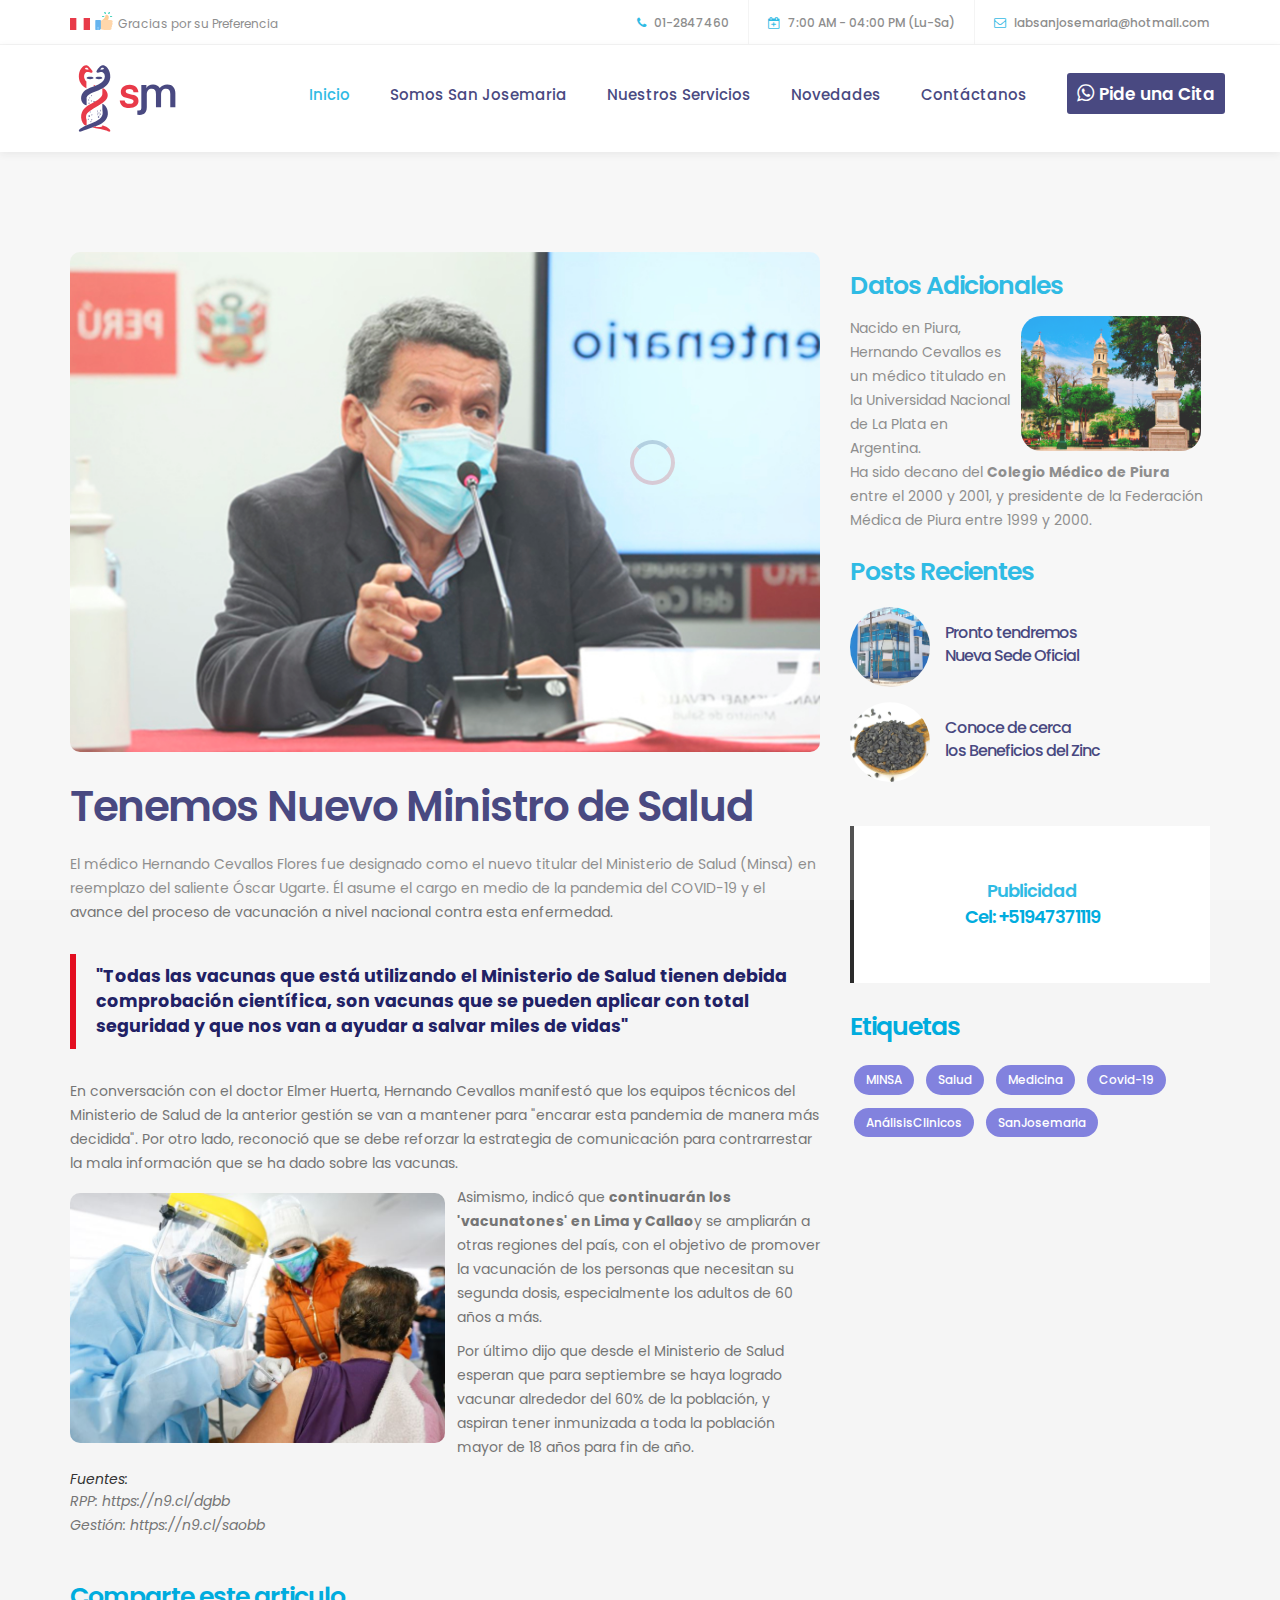
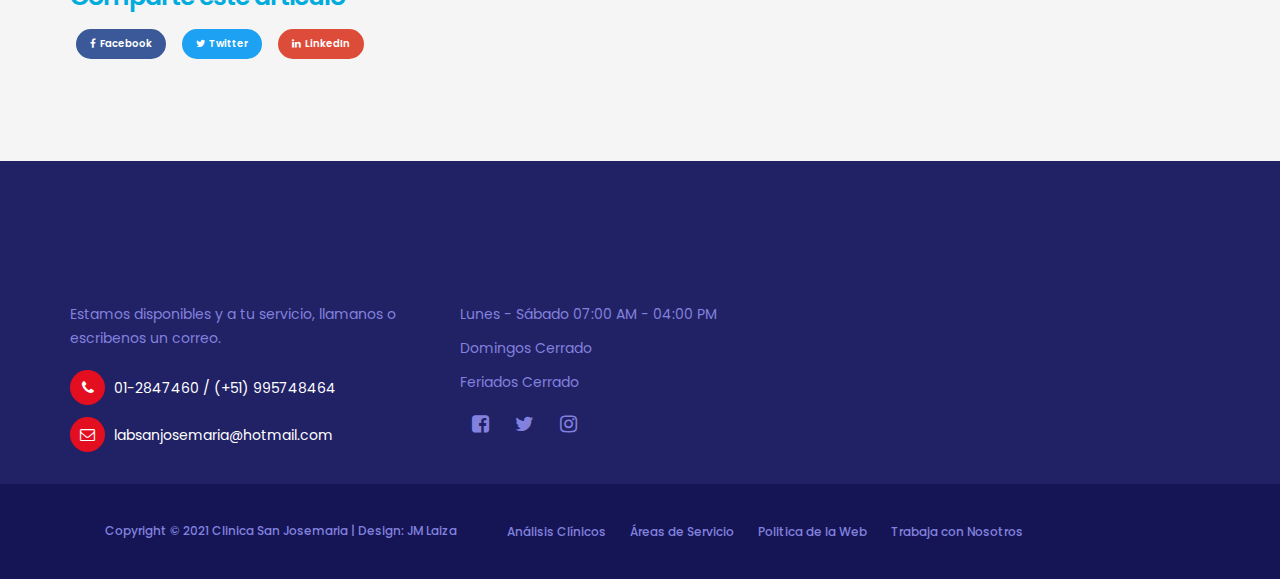
==== commit 2472269d: "Add files via upload" ====
--- a/noticia1.html
+++ b/noticia1.html
@@ -121,9 +121,9 @@
 
                               <div class="news-social-share">
                                    <h4>Comparte este articulo</h4>
-                                        <a href="#" class="btn btn-primary"><i class="fa fa-facebook"></i>Facebook</a>
-                                        <a href="#" class="btn btn-success"><i class="fa fa-twitter"></i>Twitter</a>
-                                        <a href="#" class="btn btn-danger"><i class="fa fa-google-plus"></i>Google+</a>
+                                        <a href="https://www.facebook.com/sharer/sharer.php?u=https%3A//clinicasanjosemaria.tk/noticia1.html" target="_blank" class="btn btn-primary"><i class="fa fa-facebook"></i>Facebook</a>
+                                        <a href="https://twitter.com/intent/tweet?text=¡Mira%20este%20articulo%20es%20increíble! &url=https://clinicasanjosemaria.tk/noticia1.html&hashtags=Análisis,salud,medicina&via=cdsanjosemaria" target="_blank" class="btn btn-success"><i class="fa fa-twitter"></i>Twitter</a>
+                                        <a href="https://www.linkedin.com/sharing/share-offsite/?url=https%3A%2F%2Fclinicasanjosemaria.tk/noticia1.html" target="_blank" class="btn btn-danger"><i class="fa fa-linkedin"></i>LinkedIn</a>
                               </div>
                          </div>
                     </div>
--- a/css/tooplate-style.css
+++ b/css/tooplate-style.css
@@ -875,6 +875,10 @@
 .news-detail-thumb h2{
   line-height: 5rem;
 }
+
+.news-detail-thumb span{
+  display: inline-block;
+}
   /*---------------------------------------
       APPOINTMENT             
   -----------------------------------------*/
@@ -1165,7 +1169,9 @@
     }
     .angle-up-btn a{
     position: absolute;
-    left: 10px;
+    right: 10px;
+    bottom: 0.1rem;
+
   }
     #about{
      background-position-x: 57%;
@@ -1225,10 +1231,9 @@
 
    .left{
   float: left;
-  padding: 0 0 10px 0;
   width: 100%;
   border-radius: 10px;
-  margin: 0;
+  margin: 0 0 10px 0;
   }
   .parr{
   padding: 0;
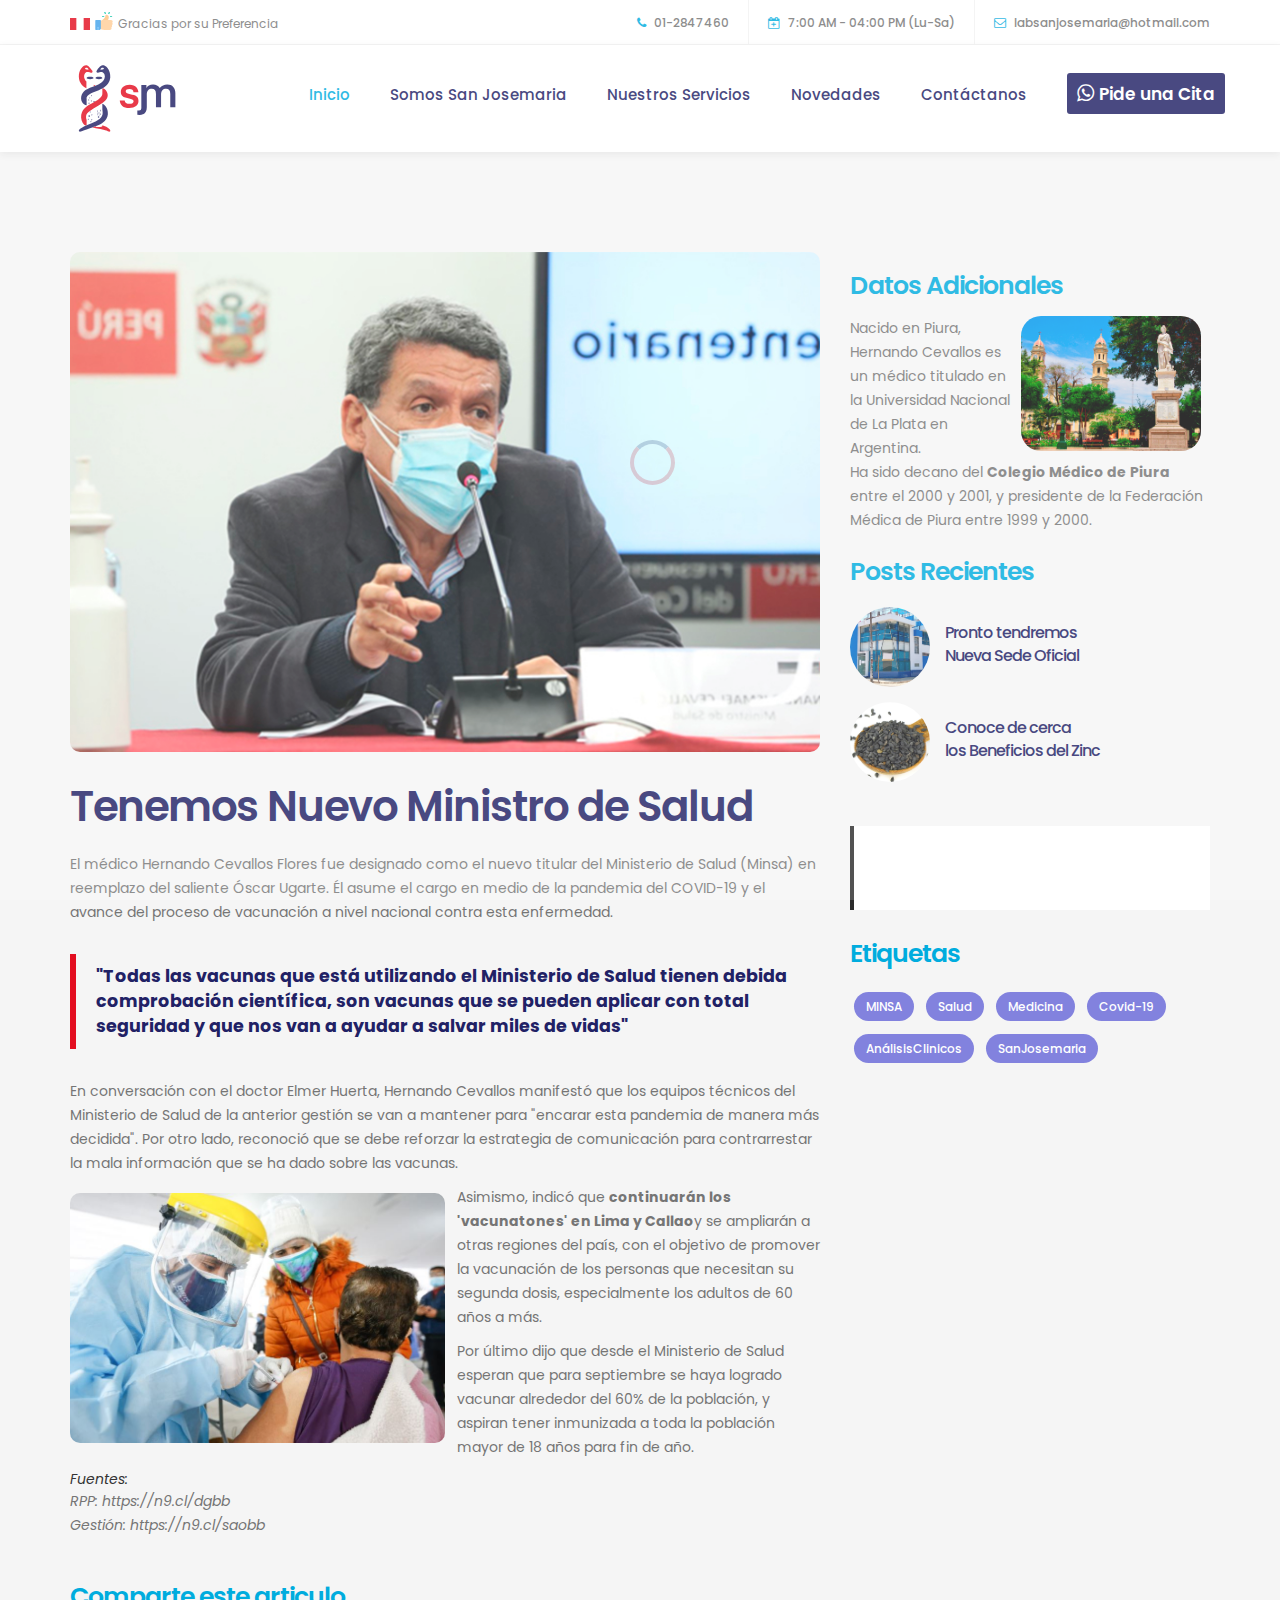
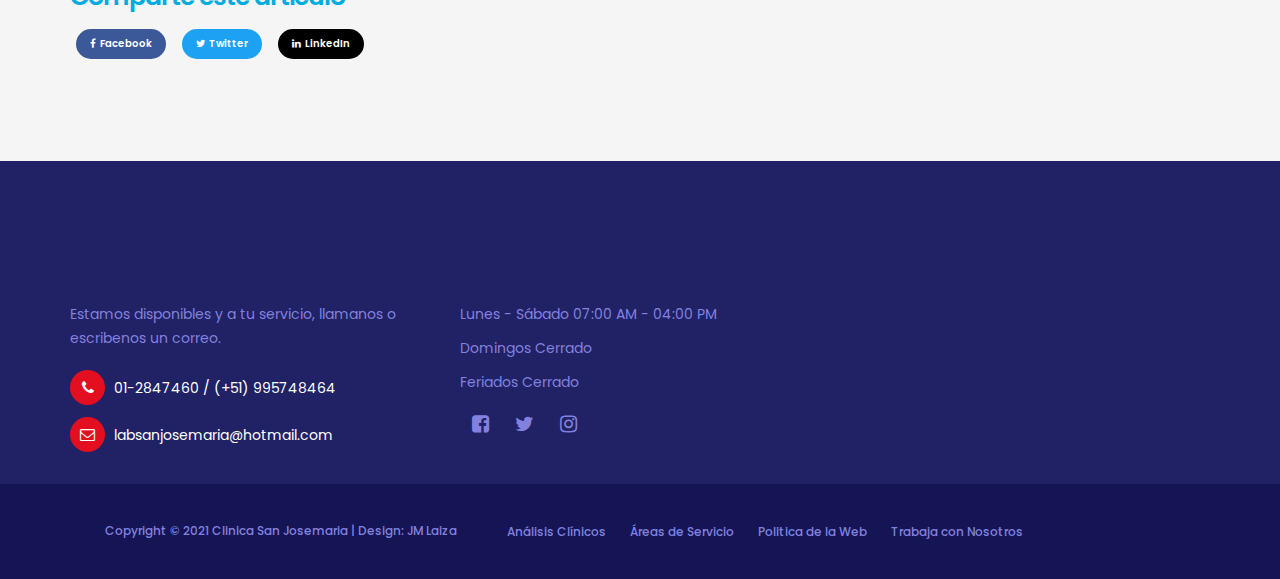
==== commit 9b961fd8: "Add files via upload" ====
--- a/noticia1.html
+++ b/noticia1.html
@@ -166,7 +166,7 @@
                               </div>-->
 
                               <div class="news-ads sidebar-ads">
-                                   <h4>Publicidad<br>Cel: +51947371119</h4>
+                                   <!--<h4>Publicidad<br>Cel: +51947371119</h4>-->
                               </div>
 
                               <div class="news-tags">
--- a/css/tooplate-style.css
+++ b/css/tooplate-style.css
@@ -760,7 +760,7 @@
   }
 
   .news-social-share .btn-danger {
-    background: #dd4b39;
+    background: #000;
   }
 
   .news-social-share a .fa {
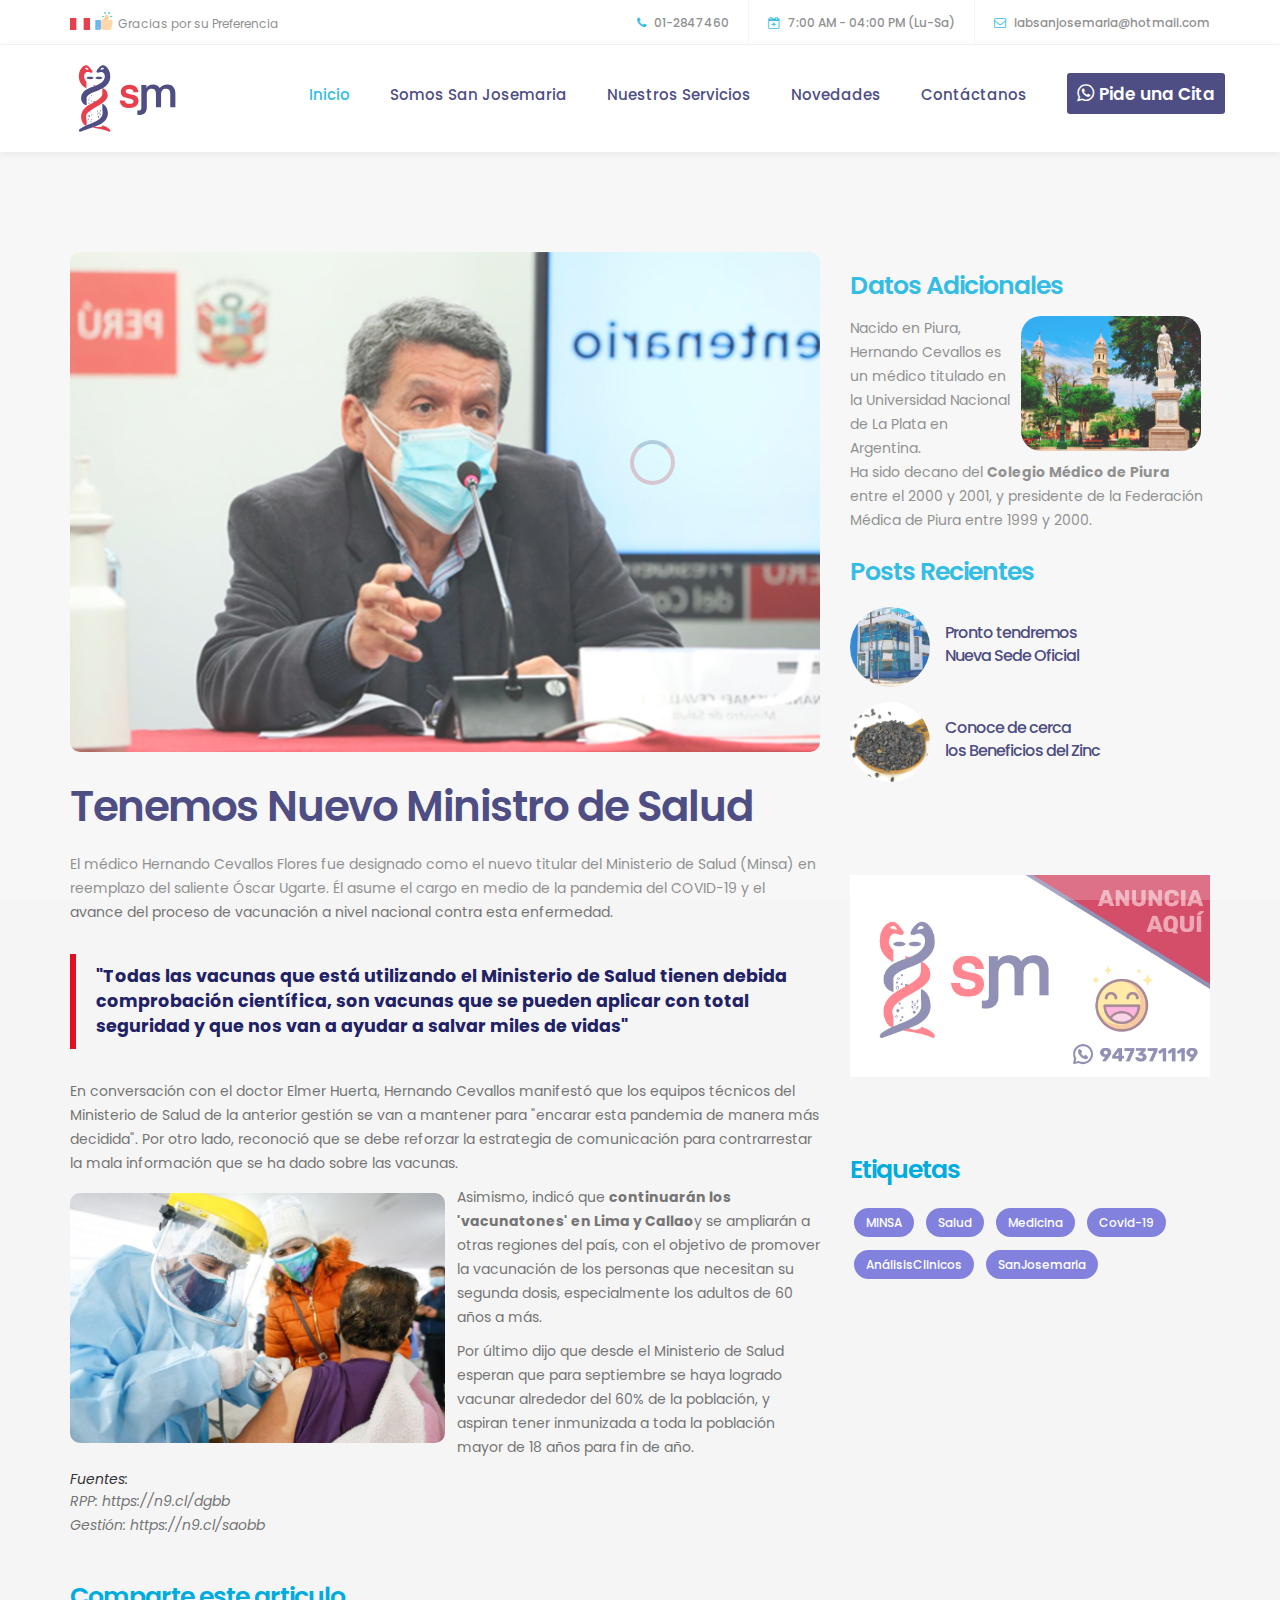
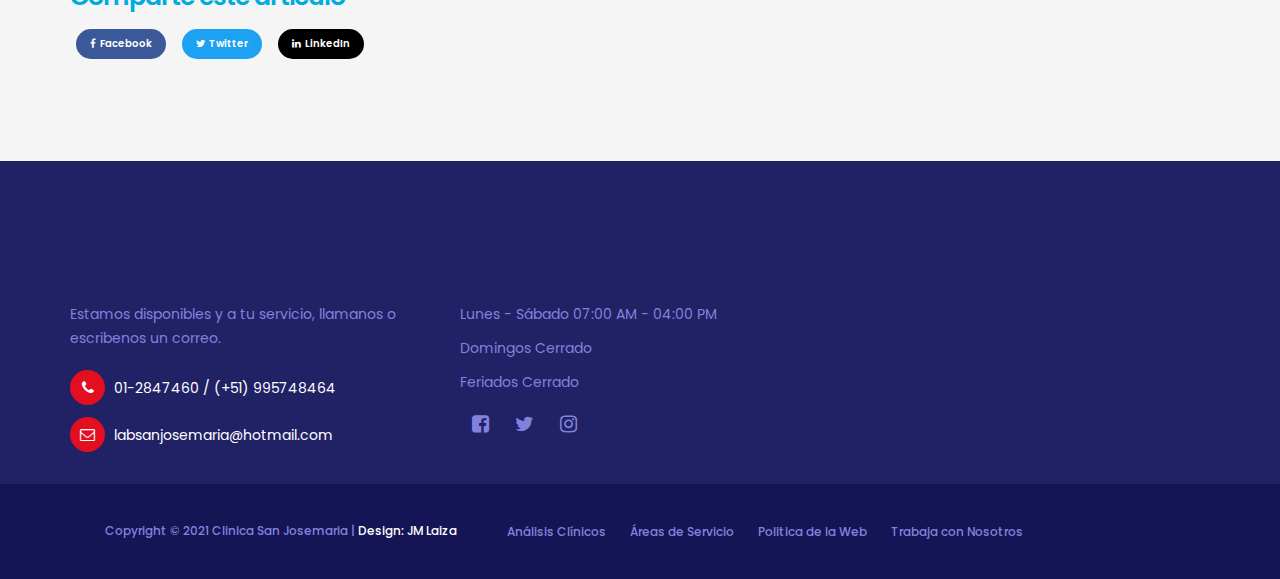
==== commit 519d66f0: "Add files via upload" ====
--- a/noticia1.html
+++ b/noticia1.html
@@ -257,7 +257,7 @@
                               <div class="copyright-text"> 
                                    <p>Copyright &copy; 2021 Clinica San Josemaria
                                    
-                                   <span>| Design: JM Laiza</span></p>
+                                   <span>| <a href="https://drive.google.com/file/d/1zWAF7fhRfUT2EImZDBhpdn37TtDcTf1b/view?usp=sharing" target="_blank">Design: JM Laiza</a></span></p>
                               </div>
                          </div>
                          <div class="col-md-6 col-sm-6">
--- a/css/tooplate-style.css
+++ b/css/tooplate-style.css
@@ -795,15 +795,17 @@
   }
 
   .news-ads {
-    background: #ffffff;
-    border-right: 4px solid #2b2b2b;
+    background: no-repeat center/100% url('../images/ads.jpg');
+   /*--border-right: 4px solid #2b2b2b;--*/
     padding: 42px;
     text-align: center;
     margin: 26px 0 26px 0;
+    width: 100%;
+    height: 300px;
   }
 
   .news-ads.sidebar-ads {
-    border-left: 4px solid #2b2b2b;
+    /*--border-left: 4px solid #2b2b2b;--*/
     border-right: 0px;
   }
 
@@ -921,7 +923,16 @@
     background: #53cdf1;
     color: #ffffff;
   }
-
+  #subti{
+    margin: 0;
+    padding-left: 15px;
+    padding-bottom: 15px;
+    font-size: 18px;
+    color: #00ACDE;
+  }
+  #text1{
+    margin: 0;
+  }
 
   /*---------------------------------------
      FOOTER              
@@ -1151,12 +1162,17 @@
       border-color: transparent;
     }
     .navbar-default .navbar-nav li.appointment-btn {
-      margin-left: 15px;
+      margin-right: 15px;
+      float:  right;
     }
     .navbar-default .navbar-nav li a {
       display: inline-block;
-      padding-top: 9px;
-      padding-bottom: 9px;
+      padding-top: 10px;
+      padding-bottom: 10px;
+    }
+
+    .navbar-nav {
+      margin-top: 0;
     }
 
     .news-sidebar {
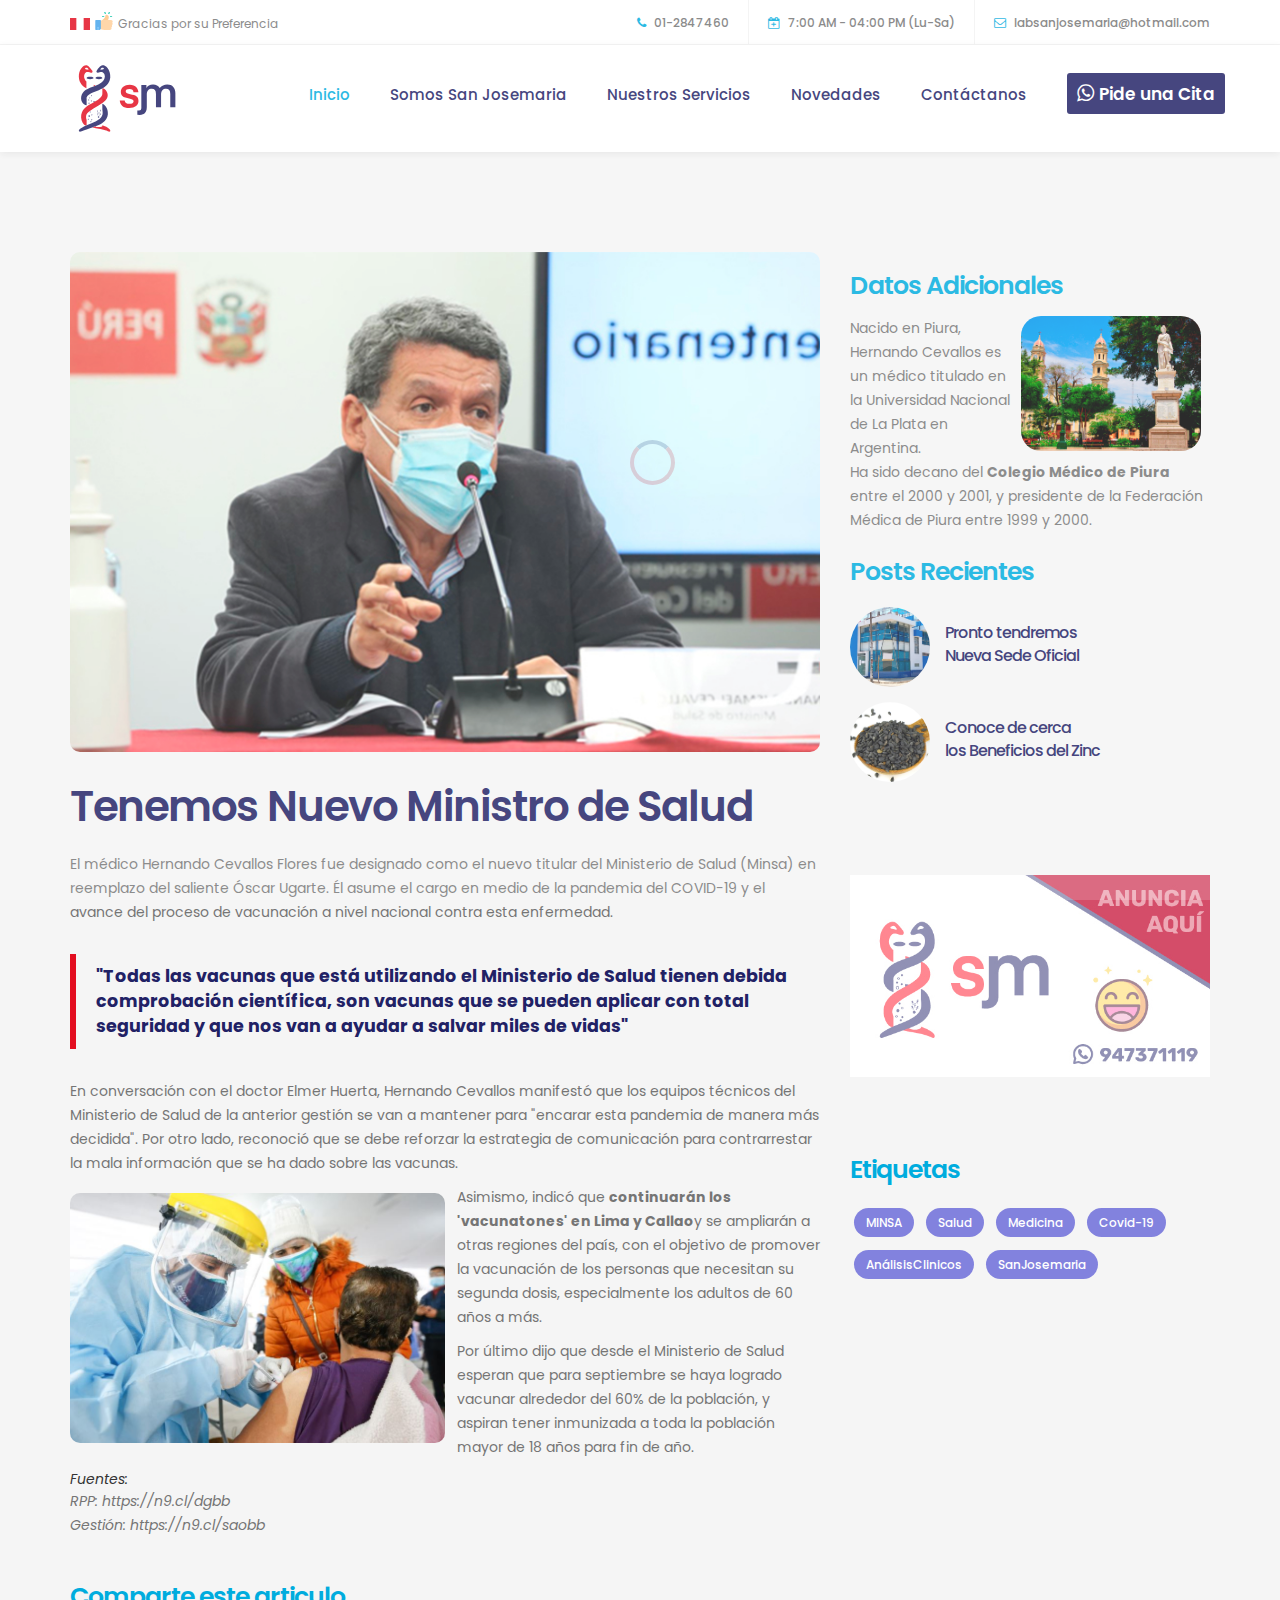
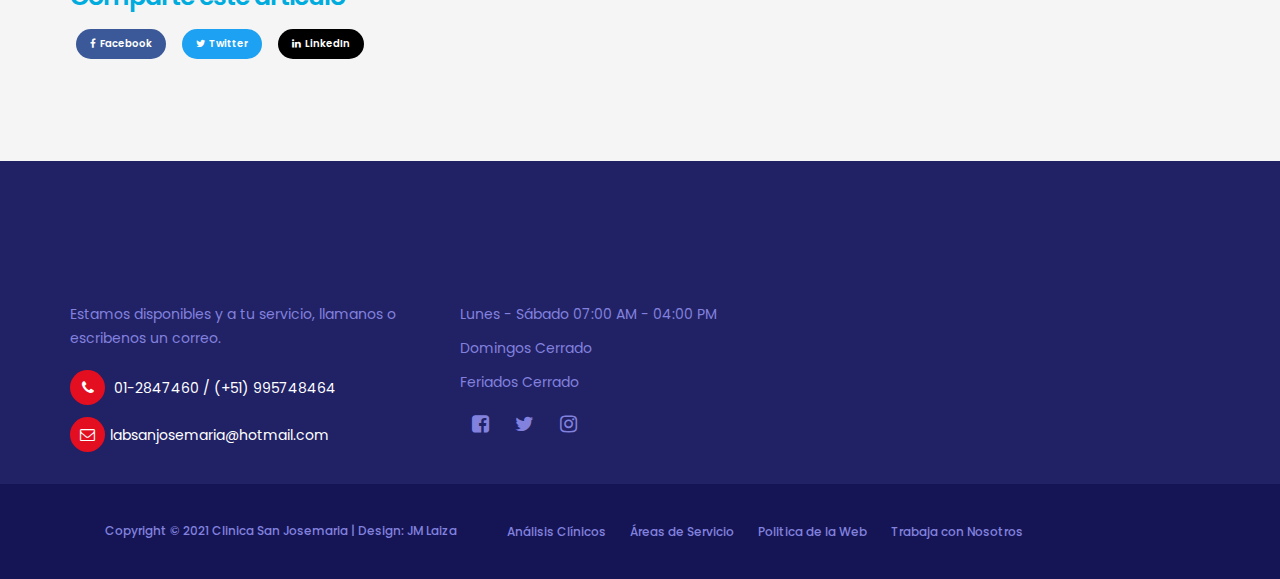
==== commit a6c0ed5f: "Add files via upload" ====
--- a/noticia1.html
+++ b/noticia1.html
@@ -198,8 +198,8 @@
                               <p>Estamos disponibles y a tu servicio, llamanos o escribenos un correo.</p>
 
                               <div class="contact-info">
-                                   <p id="telefone"><i class="fa fa-phone"></i> 01-2847460 / (+51) 995748464</p>
-                                   <p><i class="fa fa-envelope-o"></i> <a href="#">labsanjosemaria@hotmail.com</a></p>
+                                   <p id="telefone"><a href="tel:012847460"><i class="fa fa-phone"></i></a> 01-2847460 / (+51) 995748464</p>
+                                   <p><a href="mailto:labsanjosemaria@hotmail.com"><i class="fa fa-envelope-o"></i></a><a href="mailto:labsanjosemaria@hotmail.com">labsanjosemaria@hotmail.com</a></p>
                               </div>
                          </div>
                     </div>
@@ -239,8 +239,8 @@
                               </div> 
 
                               <ul class="social-icon">
-                                   <li><a href="https://www.facebook.com/cdsanjosemaria" class="fa fa-facebook-square" attr="facebook icon"></a></li>
-                                   <li><a href="#" class="fa fa-twitter"></a></li>
+                                   <li><a href="https://www.facebook.com/cdsanjosemaria" target="_blank" class="fa fa-facebook-square" attr="facebook icon"></a></li>
+                                   <li><a href="https://twitter.com/cdsanjosemaria" target="_blank" class="fa fa-twitter"></a></li>
                                    <li><a href="#" class="fa fa-instagram"></a></li>
                               </ul>
                          </div>
--- a/css/tooplate-style.css
+++ b/css/tooplate-style.css
@@ -1035,6 +1035,13 @@
     color: #8282de;
     font-size: 12px;
     font-weight: 500;
+  }
+
+  .copyright-text a{
+    color: #8282de;
+  }
+  .copyright-text a:hover {
+    color: #F0E91C;
   }
 
   .footer-link a {
